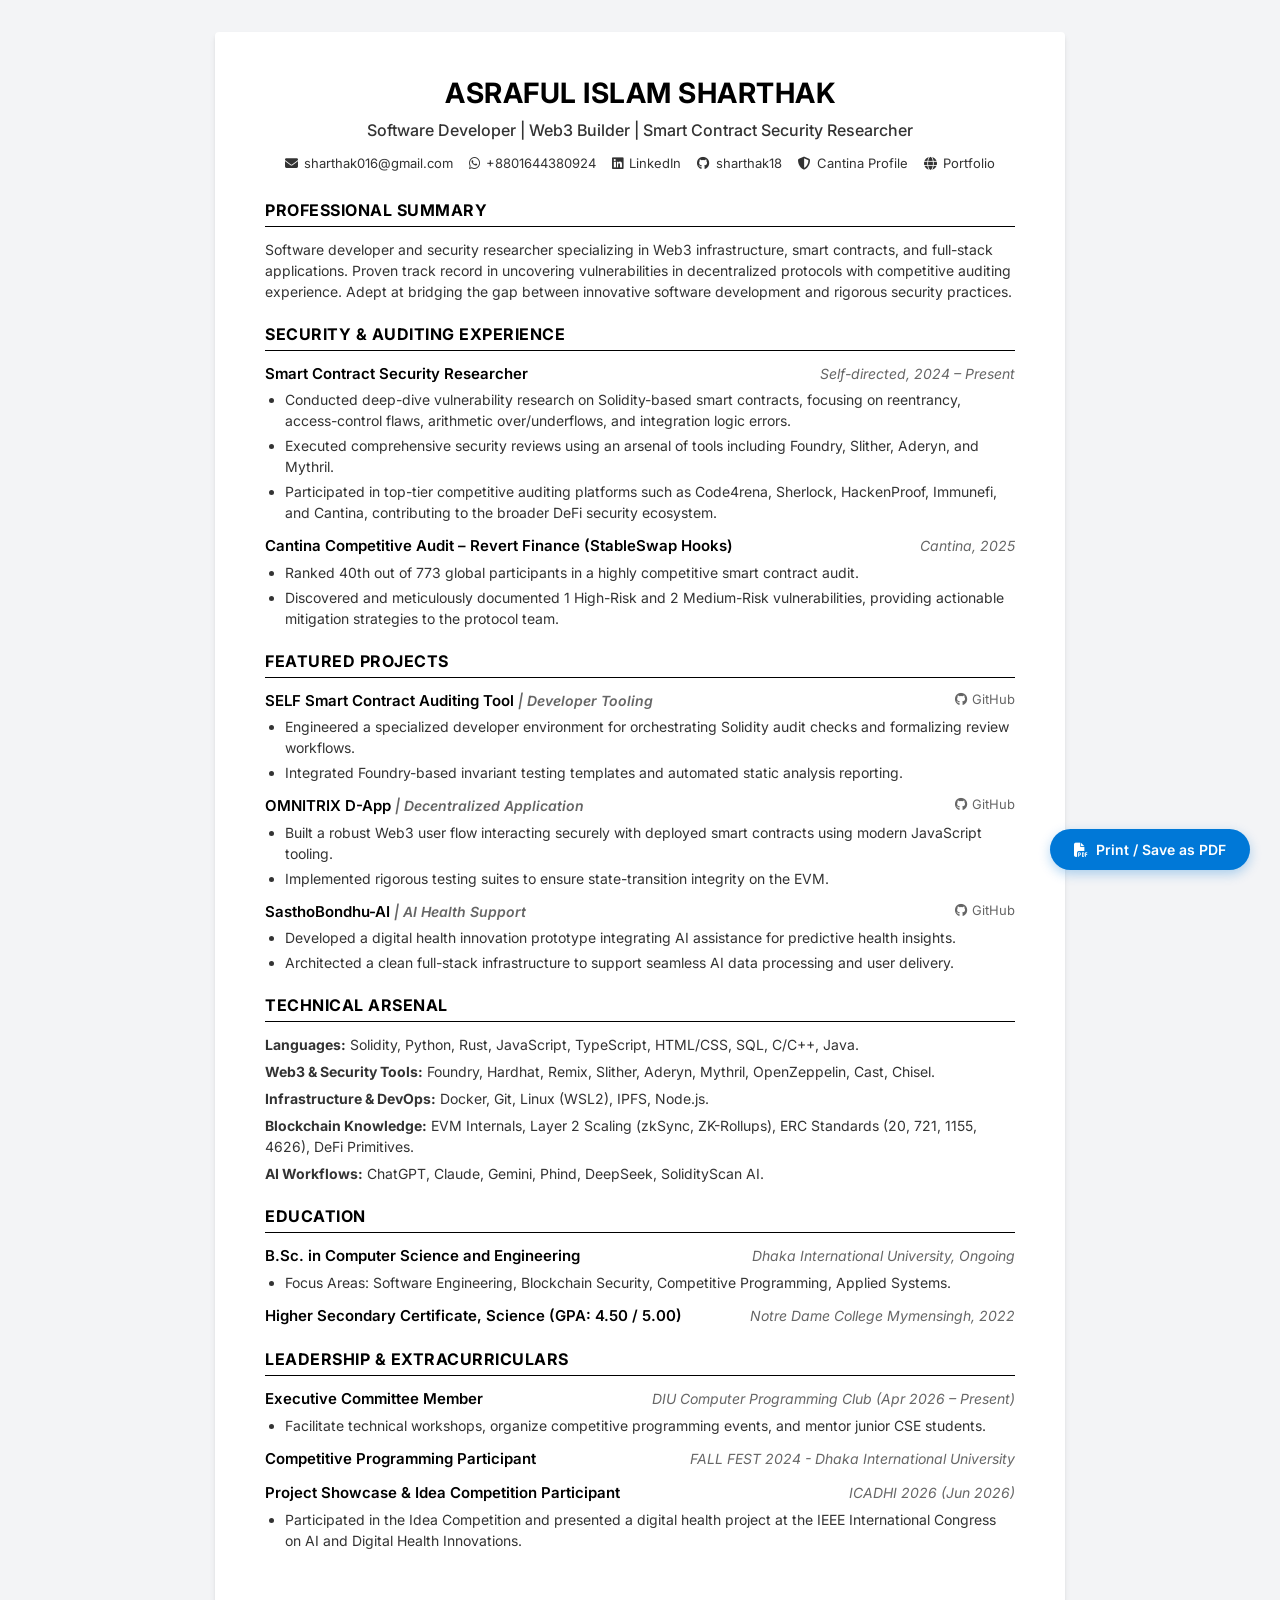
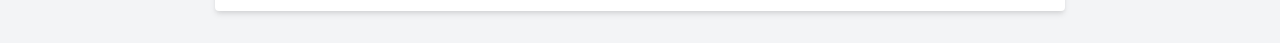
==== resume.html @ 79299699 "Add files via upload" ====
<!DOCTYPE html>
<html lang="en">
<head>
    <meta charset="UTF-8">
    <meta name="viewport" content="width=device-width, initial-scale=1.0">
    <title>Asraful Islam Sharthak - Resume</title>
    <link rel="preconnect" href="https://fonts.googleapis.com">
    <link rel="preconnect" href="https://fonts.gstatic.com" crossorigin>
    <link href="https://fonts.googleapis.com/css2?family=Inter:wght@400;500;600;700&display=swap" rel="stylesheet">
    <link rel="stylesheet" href="https://cdnjs.cloudflare.com/ajax/libs/font-awesome/6.4.0/css/all.min.css">
    <style>
        :root {
            --primary: #000000;
            --text-main: #333333;
            --text-muted: #666666;
            --accent: #0078D7;
            --bg: #ffffff;
        }

        * {
            box-sizing: border-box;
            margin: 0;
            padding: 0;
        }

        body {
            font-family: 'Inter', sans-serif;
            line-height: 1.5;
            color: var(--text-main);
            background-color: #f3f4f6;
            padding: 2rem;
            font-size: 14px;
        }

        .resume-container {
            max-width: 850px;
            margin: 0 auto;
            background: var(--bg);
            padding: 40px 50px;
            box-shadow: 0 4px 6px -1px rgba(0, 0, 0, 0.1), 0 2px 4px -1px rgba(0, 0, 0, 0.06);
            border-radius: 4px;
        }

        .header {
            text-align: center;
            margin-bottom: 24px;
        }

        .header h1 {
            font-size: 28px;
            font-weight: 700;
            color: var(--primary);
            margin-bottom: 4px;
            text-transform: uppercase;
            letter-spacing: 0.5px;
        }

        .header h2 {
            font-size: 16px;
            font-weight: 500;
            color: var(--text-main);
            margin-bottom: 12px;
        }

        .contact-info {
            display: flex;
            justify-content: center;
            flex-wrap: wrap;
            gap: 12px 16px;
            font-size: 13px;
        }

        .contact-info a {
            color: var(--text-main);
            text-decoration: none;
            display: flex;
            align-items: center;
            gap: 6px;
        }

        .contact-info a:hover {
            color: var(--accent);
            text-decoration: underline;
        }

        .section {
            margin-bottom: 20px;
        }

        .section-title {
            font-size: 16px;
            font-weight: 700;
            color: var(--primary);
            text-transform: uppercase;
            border-bottom: 1px solid var(--primary);
            padding-bottom: 4px;
            margin-bottom: 12px;
            letter-spacing: 0.5px;
        }

        .item {
            margin-bottom: 12px;
        }

        .item-header {
            display: flex;
            justify-content: space-between;
            align-items: flex-start;
            margin-bottom: 4px;
        }

        .item-title {
            font-weight: 600;
            color: var(--primary);
            font-size: 15px;
        }

        .item-subtitle {
            font-style: italic;
            color: var(--text-muted);
            font-size: 14px;
        }

        .item-link {
            font-size: 13px;
            color: var(--text-muted);
            text-decoration: none;
        }
        
        .item-link:hover {
            color: var(--accent);
            text-decoration: underline;
        }

        ul {
            list-style-type: disc;
            padding-left: 20px;
            color: var(--text-main);
        }

        li {
            margin-bottom: 4px;
        }

        p {
            margin-bottom: 8px;
        }

        .skills-list {
            list-style: none;
            padding-left: 0;
        }

        .skills-list li {
            margin-bottom: 6px;
        }

        .print-btn {
            position: fixed;
            bottom: 30px;
            right: 30px;
            background: var(--accent);
            color: white;
            border: none;
            padding: 12px 24px;
            border-radius: 50px;
            font-family: inherit;
            font-weight: 600;
            font-size: 14px;
            cursor: pointer;
            box-shadow: 0 4px 12px rgba(0, 120, 215, 0.3);
            display: flex;
            align-items: center;
            gap: 8px;
            transition: all 0.2s ease;
            z-index: 100;
        }

        .print-btn:hover {
            transform: translateY(-2px);
            box-shadow: 0 6px 16px rgba(0, 120, 215, 0.4);
        }

        @media print {
            body {
                background: white;
                padding: 0;
            }
            .resume-container {
                box-shadow: none;
                padding: 0;
                max-width: 100%;
            }
            .print-btn {
                display: none;
            }
            a {
                text-decoration: none !important;
                color: var(--text-main) !important;
            }
        }
    </style>
</head>
<body>
    <button class="print-btn" onclick="window.print()"><i class="fas fa-file-pdf"></i> Print / Save as PDF</button>

    <div class="resume-container">
        <header class="header">
            <h1>Asraful Islam Sharthak</h1>
            <h2>Software Developer | Web3 Builder | Smart Contract Security Researcher</h2>
            <div class="contact-info">
                <a href="mailto:sharthak016@gmail.com"><i class="fas fa-envelope"></i> sharthak016@gmail.com</a>
                <a href="https://wa.me/8801644380924"><i class="fab fa-whatsapp"></i> +8801644380924</a>
                <a href="https://www.linkedin.com/in/asraful-islam-sharthak-09a121227/"><i class="fab fa-linkedin"></i> LinkedIn</a>
                <a href="https://github.com/sharthak18"><i class="fab fa-github"></i> sharthak18</a>
                <a href="https://cantina.xyz/u/sharthak18"><i class="fas fa-shield-alt"></i> Cantina Profile</a>
                <a href="https://sharthak18.github.io"><i class="fas fa-globe"></i> Portfolio</a>
            </div>
        </header>

        <section class="section">
            <h3 class="section-title">Professional Summary</h3>
            <p>Software developer and security researcher specializing in Web3 infrastructure, smart contracts, and full-stack applications. Proven track record in uncovering vulnerabilities in decentralized protocols with competitive auditing experience. Adept at bridging the gap between innovative software development and rigorous security practices.</p>
        </section>

        <section class="section">
            <h3 class="section-title">Security & Auditing Experience</h3>
            <div class="item">
                <div class="item-header">
                    <span class="item-title">Smart Contract Security Researcher</span>
                    <span class="item-subtitle">Self-directed, 2024 – Present</span>
                </div>
                <ul>
                    <li>Conducted deep-dive vulnerability research on Solidity-based smart contracts, focusing on reentrancy, access-control flaws, arithmetic over/underflows, and integration logic errors.</li>
                    <li>Executed comprehensive security reviews using an arsenal of tools including Foundry, Slither, Aderyn, and Mythril.</li>
                    <li>Participated in top-tier competitive auditing platforms such as Code4rena, Sherlock, HackenProof, Immunefi, and Cantina, contributing to the broader DeFi security ecosystem.</li>
                </ul>
            </div>

            <div class="item">
                <div class="item-header">
                    <span class="item-title">Cantina Competitive Audit – Revert Finance (StableSwap Hooks)</span>
                    <span class="item-subtitle">Cantina, 2025</span>
                </div>
                <ul>
                    <li>Ranked 40th out of 773 global participants in a highly competitive smart contract audit.</li>
                    <li>Discovered and meticulously documented 1 High-Risk and 2 Medium-Risk vulnerabilities, providing actionable mitigation strategies to the protocol team.</li>
                </ul>
            </div>
        </section>

        <section class="section">
            <h3 class="section-title">Featured Projects</h3>
            <div class="item">
                <div class="item-header">
                    <span class="item-title">SELF Smart Contract Auditing Tool <span class="item-subtitle">| Developer Tooling</span></span>
                    <a href="https://github.com/sharthak18/SELF-Smart-Contract-Auditing-Tool" class="item-link"><i class="fab fa-github"></i> GitHub</a>
                </div>
                <ul>
                    <li>Engineered a specialized developer environment for orchestrating Solidity audit checks and formalizing review workflows.</li>
                    <li>Integrated Foundry-based invariant testing templates and automated static analysis reporting.</li>
                </ul>
            </div>

            <div class="item">
                <div class="item-header">
                    <span class="item-title">OMNITRIX D-App <span class="item-subtitle">| Decentralized Application</span></span>
                    <a href="https://github.com/sharthak18/OMNITRIX_D-APP" class="item-link"><i class="fab fa-github"></i> GitHub</a>
                </div>
                <ul>
                    <li>Built a robust Web3 user flow interacting securely with deployed smart contracts using modern JavaScript tooling.</li>
                    <li>Implemented rigorous testing suites to ensure state-transition integrity on the EVM.</li>
                </ul>
            </div>

            <div class="item">
                <div class="item-header">
                    <span class="item-title">SasthoBondhu-AI <span class="item-subtitle">| AI Health Support</span></span>
                    <a href="https://github.com/sharthak18/SasthoBondhu-AI" class="item-link"><i class="fab fa-github"></i> GitHub</a>
                </div>
                <ul>
                    <li>Developed a digital health innovation prototype integrating AI assistance for predictive health insights.</li>
                    <li>Architected a clean full-stack infrastructure to support seamless AI data processing and user delivery.</li>
                </ul>
            </div>
        </section>

        <section class="section">
            <h3 class="section-title">Technical Arsenal</h3>
            <ul class="skills-list">
                <li><strong>Languages:</strong> Solidity, Python, Rust, JavaScript, TypeScript, HTML/CSS, SQL, C/C++, Java.</li>
                <li><strong>Web3 & Security Tools:</strong> Foundry, Hardhat, Remix, Slither, Aderyn, Mythril, OpenZeppelin, Cast, Chisel.</li>
                <li><strong>Infrastructure & DevOps:</strong> Docker, Git, Linux (WSL2), IPFS, Node.js.</li>
                <li><strong>Blockchain Knowledge:</strong> EVM Internals, Layer 2 Scaling (zkSync, ZK-Rollups), ERC Standards (20, 721, 1155, 4626), DeFi Primitives.</li>
                <li><strong>AI Workflows:</strong> ChatGPT, Claude, Gemini, Phind, DeepSeek, SolidityScan AI.</li>
            </ul>
        </section>

        <section class="section">
            <h3 class="section-title">Education</h3>
            <div class="item">
                <div class="item-header">
                    <span class="item-title">B.Sc. in Computer Science and Engineering</span>
                    <span class="item-subtitle">Dhaka International University, Ongoing</span>
                </div>
                <ul>
                    <li>Focus Areas: Software Engineering, Blockchain Security, Competitive Programming, Applied Systems.</li>
                </ul>
            </div>
            <div class="item">
                <div class="item-header">
                    <span class="item-title">Higher Secondary Certificate, Science (GPA: 4.50 / 5.00)</span>
                    <span class="item-subtitle">Notre Dame College Mymensingh, 2022</span>
                </div>
            </div>
        </section>

        <section class="section">
            <h3 class="section-title">Leadership & Extracurriculars</h3>
            <div class="item">
                <div class="item-header">
                    <span class="item-title">Executive Committee Member</span>
                    <span class="item-subtitle">DIU Computer Programming Club (Apr 2026 – Present)</span>
                </div>
                <ul>
                    <li>Facilitate technical workshops, organize competitive programming events, and mentor junior CSE students.</li>
                </ul>
            </div>
            <div class="item">
                <div class="item-header">
                    <span class="item-title">Competitive Programming Participant</span>
                    <span class="item-subtitle">FALL FEST 2024 - Dhaka International University</span>
                </div>
            </div>
            <div class="item">
                <div class="item-header">
                    <span class="item-title">Project Showcase & Idea Competition Participant</span>
                    <span class="item-subtitle">ICADHI 2026 (Jun 2026)</span>
                </div>
                <ul>
                    <li>Participated in the Idea Competition and presented a digital health project at the IEEE International Congress on AI and Digital Health Innovations.</li>
                </ul>
            </div>
        </section>
    </div>
</body>
</html>
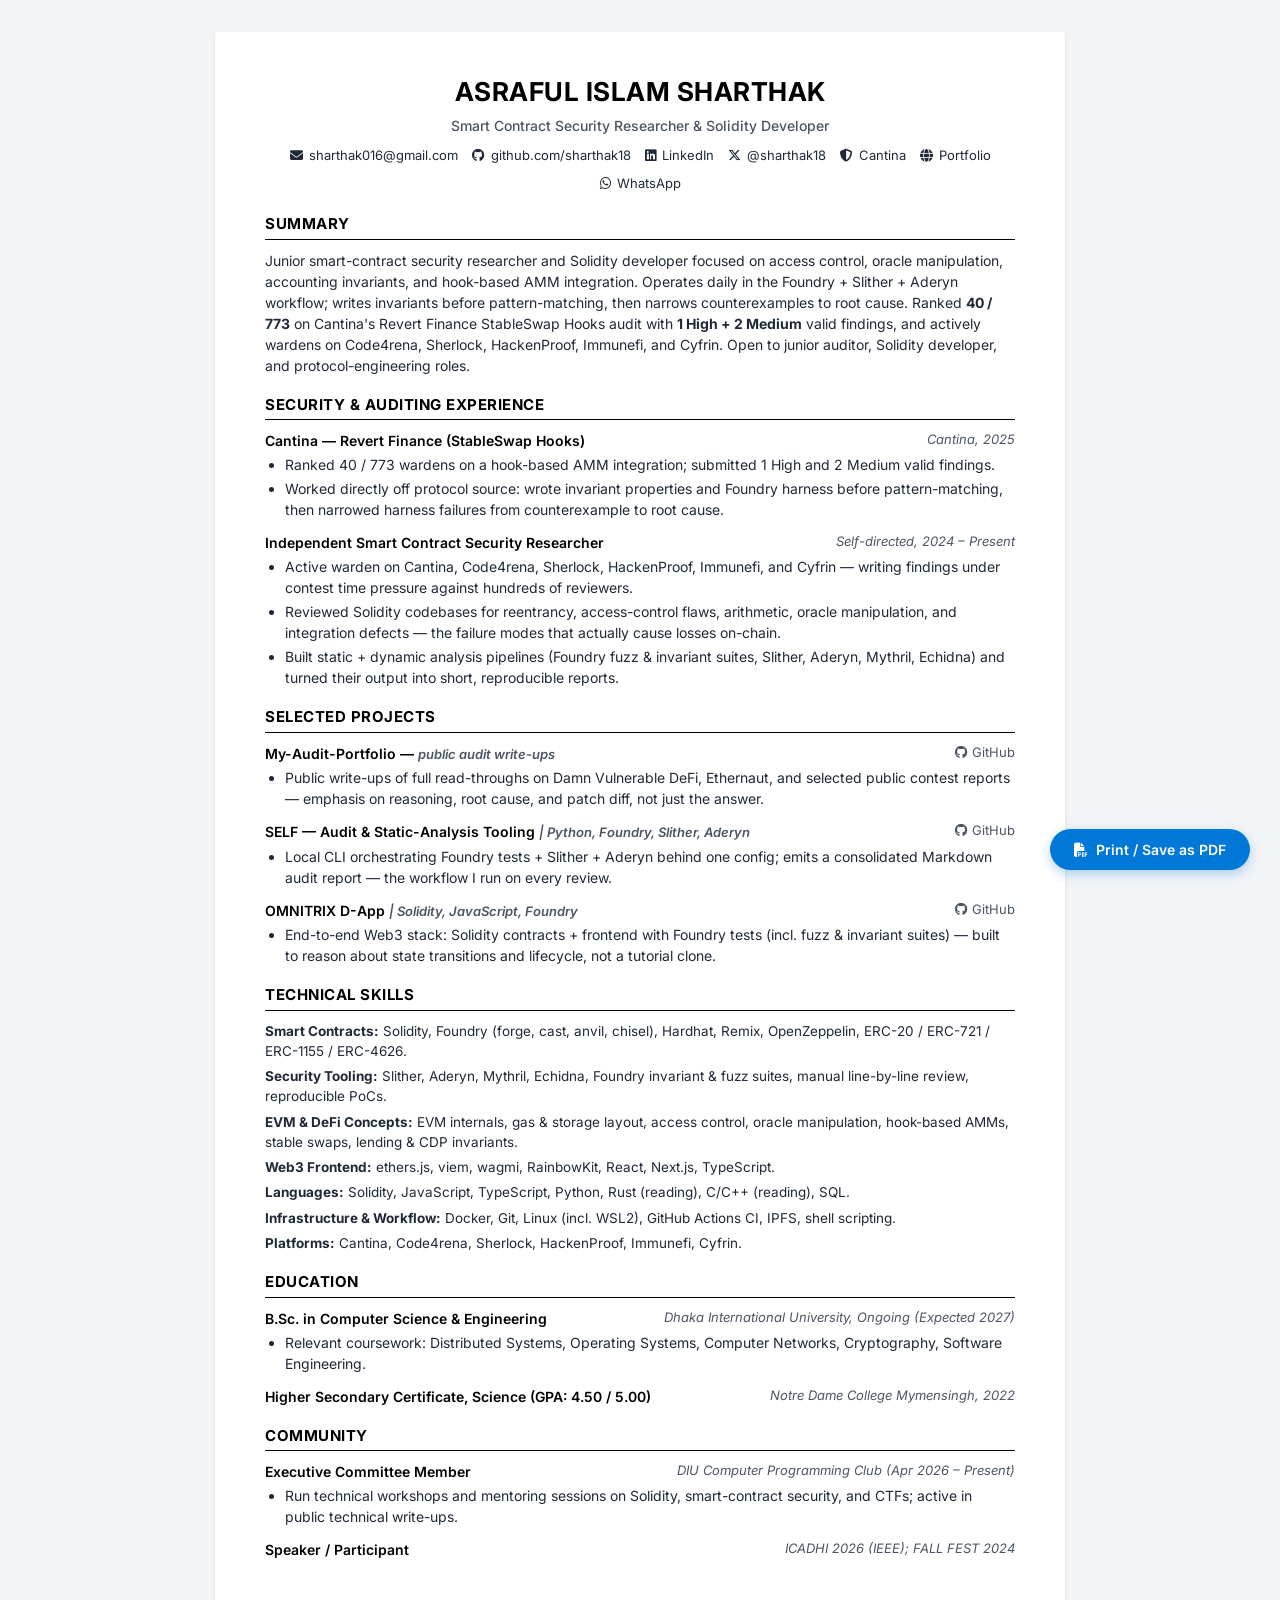
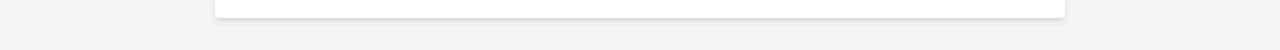
==== commit 79ae78ff: "Update resume.html" ====
--- a/resume.html
+++ b/resume.html
@@ -3,7 +3,7 @@
 <head>
     <meta charset="UTF-8">
     <meta name="viewport" content="width=device-width, initial-scale=1.0">
-    <title>Asraful Islam Sharthak - Resume</title>
+    <title>Asraful Islam Sharthak — Resume | Smart Contract Security & Solidity</title>
     <link rel="preconnect" href="https://fonts.googleapis.com">
     <link rel="preconnect" href="https://fonts.gstatic.com" crossorigin>
     <link href="https://fonts.googleapis.com/css2?family=Inter:wght@400;500;600;700&display=swap" rel="stylesheet">
@@ -11,17 +11,13 @@
     <style>
         :root {
             --primary: #000000;
-            --text-main: #333333;
-            --text-muted: #666666;
+            --text-main: #1f2937;
+            --text-muted: #4b5563;
             --accent: #0078D7;
             --bg: #ffffff;
         }
 
-        * {
-            box-sizing: border-box;
-            margin: 0;
-            padding: 0;
-        }
+        * { box-sizing: border-box; margin: 0; padding: 0; }
 
         body {
             font-family: 'Inter', sans-serif;
@@ -41,13 +37,10 @@
             border-radius: 4px;
         }
 
-        .header {
-            text-align: center;
-            margin-bottom: 24px;
-        }
+        .header { text-align: center; margin-bottom: 20px; }
 
         .header h1 {
-            font-size: 28px;
+            font-size: 26px;
             font-weight: 700;
             color: var(--primary);
             margin-bottom: 4px;
@@ -56,17 +49,17 @@
         }
 
         .header h2 {
-            font-size: 16px;
+            font-size: 14px;
             font-weight: 500;
-            color: var(--text-main);
-            margin-bottom: 12px;
+            color: var(--text-muted);
+            margin-bottom: 10px;
         }
 
         .contact-info {
             display: flex;
             justify-content: center;
             flex-wrap: wrap;
-            gap: 12px 16px;
+            gap: 8px 14px;
             font-size: 13px;
         }
 
@@ -78,82 +71,41 @@
             gap: 6px;
         }
 
-        .contact-info a:hover {
-            color: var(--accent);
-            text-decoration: underline;
-        }
-
-        .section {
-            margin-bottom: 20px;
-        }
+        .contact-info a:hover { color: var(--accent); text-decoration: underline; }
+
+        .section { margin-bottom: 18px; }
 
         .section-title {
-            font-size: 16px;
+            font-size: 15px;
             font-weight: 700;
             color: var(--primary);
             text-transform: uppercase;
             border-bottom: 1px solid var(--primary);
-            padding-bottom: 4px;
-            margin-bottom: 12px;
+            padding-bottom: 3px;
+            margin-bottom: 10px;
             letter-spacing: 0.5px;
         }
 
-        .item {
-            margin-bottom: 12px;
-        }
+        .item { margin-bottom: 12px; }
 
         .item-header {
             display: flex;
             justify-content: space-between;
             align-items: flex-start;
-            margin-bottom: 4px;
-        }
-
-        .item-title {
-            font-weight: 600;
-            color: var(--primary);
-            font-size: 15px;
-        }
-
-        .item-subtitle {
-            font-style: italic;
-            color: var(--text-muted);
-            font-size: 14px;
-        }
-
-        .item-link {
-            font-size: 13px;
-            color: var(--text-muted);
-            text-decoration: none;
-        }
-        
-        .item-link:hover {
-            color: var(--accent);
-            text-decoration: underline;
-        }
-
-        ul {
-            list-style-type: disc;
-            padding-left: 20px;
-            color: var(--text-main);
-        }
-
-        li {
-            margin-bottom: 4px;
-        }
-
-        p {
-            margin-bottom: 8px;
-        }
-
-        .skills-list {
-            list-style: none;
-            padding-left: 0;
-        }
-
-        .skills-list li {
-            margin-bottom: 6px;
-        }
+            margin-bottom: 3px;
+        }
+
+        .item-title { font-weight: 600; color: var(--primary); font-size: 14px; }
+        .item-subtitle { font-style: italic; color: var(--text-muted); font-size: 13px; }
+        .item-link { font-size: 13px; color: var(--text-muted); text-decoration: none; }
+        .item-link:hover { color: var(--accent); text-decoration: underline; }
+
+        ul { list-style-type: disc; padding-left: 20px; color: var(--text-main); }
+        li { margin-bottom: 3px; }
+        p { margin-bottom: 8px; }
+
+        .skills-list { list-style: none; padding-left: 0; }
+        .skills-list li { margin-bottom: 5px; font-size: 13.5px; }
 
         .print-btn {
             position: fixed;
@@ -175,29 +127,13 @@
             transition: all 0.2s ease;
             z-index: 100;
         }
-
-        .print-btn:hover {
-            transform: translateY(-2px);
-            box-shadow: 0 6px 16px rgba(0, 120, 215, 0.4);
-        }
+        .print-btn:hover { transform: translateY(-2px); box-shadow: 0 6px 16px rgba(0, 120, 215, 0.4); }
 
         @media print {
-            body {
-                background: white;
-                padding: 0;
-            }
-            .resume-container {
-                box-shadow: none;
-                padding: 0;
-                max-width: 100%;
-            }
-            .print-btn {
-                display: none;
-            }
-            a {
-                text-decoration: none !important;
-                color: var(--text-main) !important;
-            }
+            body { background: white; padding: 0; }
+            .resume-container { box-shadow: none; padding: 0; max-width: 100%; }
+            .print-btn { display: none; }
+            a { text-decoration: none !important; color: var(--text-main) !important; }
         }
     </style>
 </head>
@@ -207,92 +143,94 @@
     <div class="resume-container">
         <header class="header">
             <h1>Asraful Islam Sharthak</h1>
-            <h2>Software Developer | Web3 Builder | Smart Contract Security Researcher</h2>
+            <h2>Smart Contract Security Researcher &amp; Solidity Developer</h2>
             <div class="contact-info">
                 <a href="mailto:sharthak016@gmail.com"><i class="fas fa-envelope"></i> sharthak016@gmail.com</a>
-                <a href="https://wa.me/8801644380924"><i class="fab fa-whatsapp"></i> +8801644380924</a>
-                <a href="https://www.linkedin.com/in/asraful-islam-sharthak-09a121227/"><i class="fab fa-linkedin"></i> LinkedIn</a>
-                <a href="https://github.com/sharthak18"><i class="fab fa-github"></i> sharthak18</a>
-                <a href="https://cantina.xyz/u/sharthak18"><i class="fas fa-shield-alt"></i> Cantina Profile</a>
+                <a href="https://github.com/sharthak18"><i class="fab fa-github"></i> github.com/sharthak18</a>
+                <a href="https://www.linkedin.com/in/sharthak18/"><i class="fab fa-linkedin"></i> LinkedIn</a>
+                <a href="https://x.com/sharthak18"><i class="fab fa-x-twitter"></i> @sharthak18</a>
+                <a href="https://cantina.xyz/u/sharthak18"><i class="fas fa-shield-alt"></i> Cantina</a>
                 <a href="https://sharthak18.github.io"><i class="fas fa-globe"></i> Portfolio</a>
+                <a href="https://wa.me/8801644380924"><i class="fab fa-whatsapp"></i> WhatsApp</a>
             </div>
         </header>
 
         <section class="section">
-            <h3 class="section-title">Professional Summary</h3>
-            <p>Software developer and security researcher specializing in Web3 infrastructure, smart contracts, and full-stack applications. Proven track record in uncovering vulnerabilities in decentralized protocols with competitive auditing experience. Adept at bridging the gap between innovative software development and rigorous security practices.</p>
-        </section>
-
-        <section class="section">
-            <h3 class="section-title">Security & Auditing Experience</h3>
-            <div class="item">
-                <div class="item-header">
-                    <span class="item-title">Smart Contract Security Researcher</span>
+            <h3 class="section-title">Summary</h3>
+            <p>Junior smart-contract security researcher and Solidity developer focused on access control, oracle manipulation, accounting invariants, and hook-based AMM integration. Operates daily in the Foundry + Slither + Aderyn workflow; writes invariants before pattern-matching, then narrows counterexamples to root cause. Ranked <strong>40 / 773</strong> on Cantina's Revert Finance StableSwap Hooks audit with <strong>1 High + 2 Medium</strong> valid findings, and actively wardens on Code4rena, Sherlock, HackenProof, Immunefi, and Cyfrin. Open to junior auditor, Solidity developer, and protocol-engineering roles.</p>
+        </section>
+
+        <section class="section">
+            <h3 class="section-title">Security &amp; Auditing Experience</h3>
+
+            <div class="item">
+                <div class="item-header">
+                    <span class="item-title">Cantina — Revert Finance (StableSwap Hooks)</span>
+                    <span class="item-subtitle">Cantina, 2025</span>
+                </div>
+                <ul>
+                    <li>Ranked 40 / 773 wardens on a hook-based AMM integration; submitted 1 High and 2 Medium valid findings.</li>
+                    <li>Worked directly off protocol source: wrote invariant properties and Foundry harness before pattern-matching, then narrowed harness failures from counterexample to root cause.</li>
+                </ul>
+            </div>
+
+            <div class="item">
+                <div class="item-header">
+                    <span class="item-title">Independent Smart Contract Security Researcher</span>
                     <span class="item-subtitle">Self-directed, 2024 – Present</span>
                 </div>
                 <ul>
-                    <li>Conducted deep-dive vulnerability research on Solidity-based smart contracts, focusing on reentrancy, access-control flaws, arithmetic over/underflows, and integration logic errors.</li>
-                    <li>Executed comprehensive security reviews using an arsenal of tools including Foundry, Slither, Aderyn, and Mythril.</li>
-                    <li>Participated in top-tier competitive auditing platforms such as Code4rena, Sherlock, HackenProof, Immunefi, and Cantina, contributing to the broader DeFi security ecosystem.</li>
-                </ul>
-            </div>
-
-            <div class="item">
-                <div class="item-header">
-                    <span class="item-title">Cantina Competitive Audit – Revert Finance (StableSwap Hooks)</span>
-                    <span class="item-subtitle">Cantina, 2025</span>
-                </div>
-                <ul>
-                    <li>Ranked 40th out of 773 global participants in a highly competitive smart contract audit.</li>
-                    <li>Discovered and meticulously documented 1 High-Risk and 2 Medium-Risk vulnerabilities, providing actionable mitigation strategies to the protocol team.</li>
-                </ul>
-            </div>
-        </section>
-
-        <section class="section">
-            <h3 class="section-title">Featured Projects</h3>
-            <div class="item">
-                <div class="item-header">
-                    <span class="item-title">SELF Smart Contract Auditing Tool <span class="item-subtitle">| Developer Tooling</span></span>
+                    <li>Active warden on Cantina, Code4rena, Sherlock, HackenProof, Immunefi, and Cyfrin — writing findings under contest time pressure against hundreds of reviewers.</li>
+                    <li>Reviewed Solidity codebases for reentrancy, access-control flaws, arithmetic, oracle manipulation, and integration defects — the failure modes that actually cause losses on-chain.</li>
+                    <li>Built static + dynamic analysis pipelines (Foundry fuzz &amp; invariant suites, Slither, Aderyn, Mythril, Echidna) and turned their output into short, reproducible reports.</li>
+                </ul>
+            </div>
+        </section>
+
+        <section class="section">
+            <h3 class="section-title">Selected Projects</h3>
+
+            <div class="item">
+                <div class="item-header">
+                    <span class="item-title">My-Audit-Portfolio — <span class="item-subtitle">public audit write-ups</span></span>
+                    <a href="https://github.com/sharthak18/My-Audit-Portfolio-" class="item-link"><i class="fab fa-github"></i> GitHub</a>
+                </div>
+                <ul>
+                    <li>Public write-ups of full read-throughs on Damn Vulnerable DeFi, Ethernaut, and selected public contest reports — emphasis on reasoning, root cause, and patch diff, not just the answer.</li>
+                </ul>
+            </div>
+
+            <div class="item">
+                <div class="item-header">
+                    <span class="item-title">SELF — Audit &amp; Static-Analysis Tooling <span class="item-subtitle">| Python, Foundry, Slither, Aderyn</span></span>
                     <a href="https://github.com/sharthak18/SELF-Smart-Contract-Auditing-Tool" class="item-link"><i class="fab fa-github"></i> GitHub</a>
                 </div>
                 <ul>
-                    <li>Engineered a specialized developer environment for orchestrating Solidity audit checks and formalizing review workflows.</li>
-                    <li>Integrated Foundry-based invariant testing templates and automated static analysis reporting.</li>
-                </ul>
-            </div>
-
-            <div class="item">
-                <div class="item-header">
-                    <span class="item-title">OMNITRIX D-App <span class="item-subtitle">| Decentralized Application</span></span>
+                    <li>Local CLI orchestrating Foundry tests + Slither + Aderyn behind one config; emits a consolidated Markdown audit report — the workflow I run on every review.</li>
+                </ul>
+            </div>
+
+            <div class="item">
+                <div class="item-header">
+                    <span class="item-title">OMNITRIX D-App <span class="item-subtitle">| Solidity, JavaScript, Foundry</span></span>
                     <a href="https://github.com/sharthak18/OMNITRIX_D-APP" class="item-link"><i class="fab fa-github"></i> GitHub</a>
                 </div>
                 <ul>
-                    <li>Built a robust Web3 user flow interacting securely with deployed smart contracts using modern JavaScript tooling.</li>
-                    <li>Implemented rigorous testing suites to ensure state-transition integrity on the EVM.</li>
-                </ul>
-            </div>
-
-            <div class="item">
-                <div class="item-header">
-                    <span class="item-title">SasthoBondhu-AI <span class="item-subtitle">| AI Health Support</span></span>
-                    <a href="https://github.com/sharthak18/SasthoBondhu-AI" class="item-link"><i class="fab fa-github"></i> GitHub</a>
-                </div>
-                <ul>
-                    <li>Developed a digital health innovation prototype integrating AI assistance for predictive health insights.</li>
-                    <li>Architected a clean full-stack infrastructure to support seamless AI data processing and user delivery.</li>
-                </ul>
-            </div>
-        </section>
-
-        <section class="section">
-            <h3 class="section-title">Technical Arsenal</h3>
+                    <li>End-to-end Web3 stack: Solidity contracts + frontend with Foundry tests (incl. fuzz &amp; invariant suites) — built to reason about state transitions and lifecycle, not a tutorial clone.</li>
+                </ul>
+            </div>
+        </section>
+
+        <section class="section">
+            <h3 class="section-title">Technical Skills</h3>
             <ul class="skills-list">
-                <li><strong>Languages:</strong> Solidity, Python, Rust, JavaScript, TypeScript, HTML/CSS, SQL, C/C++, Java.</li>
-                <li><strong>Web3 & Security Tools:</strong> Foundry, Hardhat, Remix, Slither, Aderyn, Mythril, OpenZeppelin, Cast, Chisel.</li>
-                <li><strong>Infrastructure & DevOps:</strong> Docker, Git, Linux (WSL2), IPFS, Node.js.</li>
-                <li><strong>Blockchain Knowledge:</strong> EVM Internals, Layer 2 Scaling (zkSync, ZK-Rollups), ERC Standards (20, 721, 1155, 4626), DeFi Primitives.</li>
-                <li><strong>AI Workflows:</strong> ChatGPT, Claude, Gemini, Phind, DeepSeek, SolidityScan AI.</li>
+                <li><strong>Smart Contracts:</strong> Solidity, Foundry (forge, cast, anvil, chisel), Hardhat, Remix, OpenZeppelin, ERC-20 / ERC-721 / ERC-1155 / ERC-4626.</li>
+                <li><strong>Security Tooling:</strong> Slither, Aderyn, Mythril, Echidna, Foundry invariant &amp; fuzz suites, manual line-by-line review, reproducible PoCs.</li>
+                <li><strong>EVM &amp; DeFi Concepts:</strong> EVM internals, gas &amp; storage layout, access control, oracle manipulation, hook-based AMMs, stable swaps, lending &amp; CDP invariants.</li>
+                <li><strong>Web3 Frontend:</strong> ethers.js, viem, wagmi, RainbowKit, React, Next.js, TypeScript.</li>
+                <li><strong>Languages:</strong> Solidity, JavaScript, TypeScript, Python, Rust (reading), C/C++ (reading), SQL.</li>
+                <li><strong>Infrastructure &amp; Workflow:</strong> Docker, Git, Linux (incl. WSL2), GitHub Actions CI, IPFS, shell scripting.</li>
+                <li><strong>Platforms:</strong> Cantina, Code4rena, Sherlock, HackenProof, Immunefi, Cyfrin.</li>
             </ul>
         </section>
 
@@ -300,11 +238,11 @@
             <h3 class="section-title">Education</h3>
             <div class="item">
                 <div class="item-header">
-                    <span class="item-title">B.Sc. in Computer Science and Engineering</span>
-                    <span class="item-subtitle">Dhaka International University, Ongoing</span>
-                </div>
-                <ul>
-                    <li>Focus Areas: Software Engineering, Blockchain Security, Competitive Programming, Applied Systems.</li>
+                    <span class="item-title">B.Sc. in Computer Science &amp; Engineering</span>
+                    <span class="item-subtitle">Dhaka International University, Ongoing (Expected 2027)</span>
+                </div>
+                <ul>
+                    <li>Relevant coursework: Distributed Systems, Operating Systems, Computer Networks, Cryptography, Software Engineering.</li>
                 </ul>
             </div>
             <div class="item">
@@ -316,30 +254,21 @@
         </section>
 
         <section class="section">
-            <h3 class="section-title">Leadership & Extracurriculars</h3>
+            <h3 class="section-title">Community</h3>
             <div class="item">
                 <div class="item-header">
                     <span class="item-title">Executive Committee Member</span>
                     <span class="item-subtitle">DIU Computer Programming Club (Apr 2026 – Present)</span>
                 </div>
                 <ul>
-                    <li>Facilitate technical workshops, organize competitive programming events, and mentor junior CSE students.</li>
-                </ul>
-            </div>
-            <div class="item">
-                <div class="item-header">
-                    <span class="item-title">Competitive Programming Participant</span>
-                    <span class="item-subtitle">FALL FEST 2024 - Dhaka International University</span>
-                </div>
-            </div>
-            <div class="item">
-                <div class="item-header">
-                    <span class="item-title">Project Showcase & Idea Competition Participant</span>
-                    <span class="item-subtitle">ICADHI 2026 (Jun 2026)</span>
-                </div>
-                <ul>
-                    <li>Participated in the Idea Competition and presented a digital health project at the IEEE International Congress on AI and Digital Health Innovations.</li>
-                </ul>
+                    <li>Run technical workshops and mentoring sessions on Solidity, smart-contract security, and CTFs; active in public technical write-ups.</li>
+                </ul>
+            </div>
+            <div class="item">
+                <div class="item-header">
+                    <span class="item-title">Speaker / Participant</span>
+                    <span class="item-subtitle">ICADHI 2026 (IEEE); FALL FEST 2024</span>
+                </div>
             </div>
         </section>
     </div>
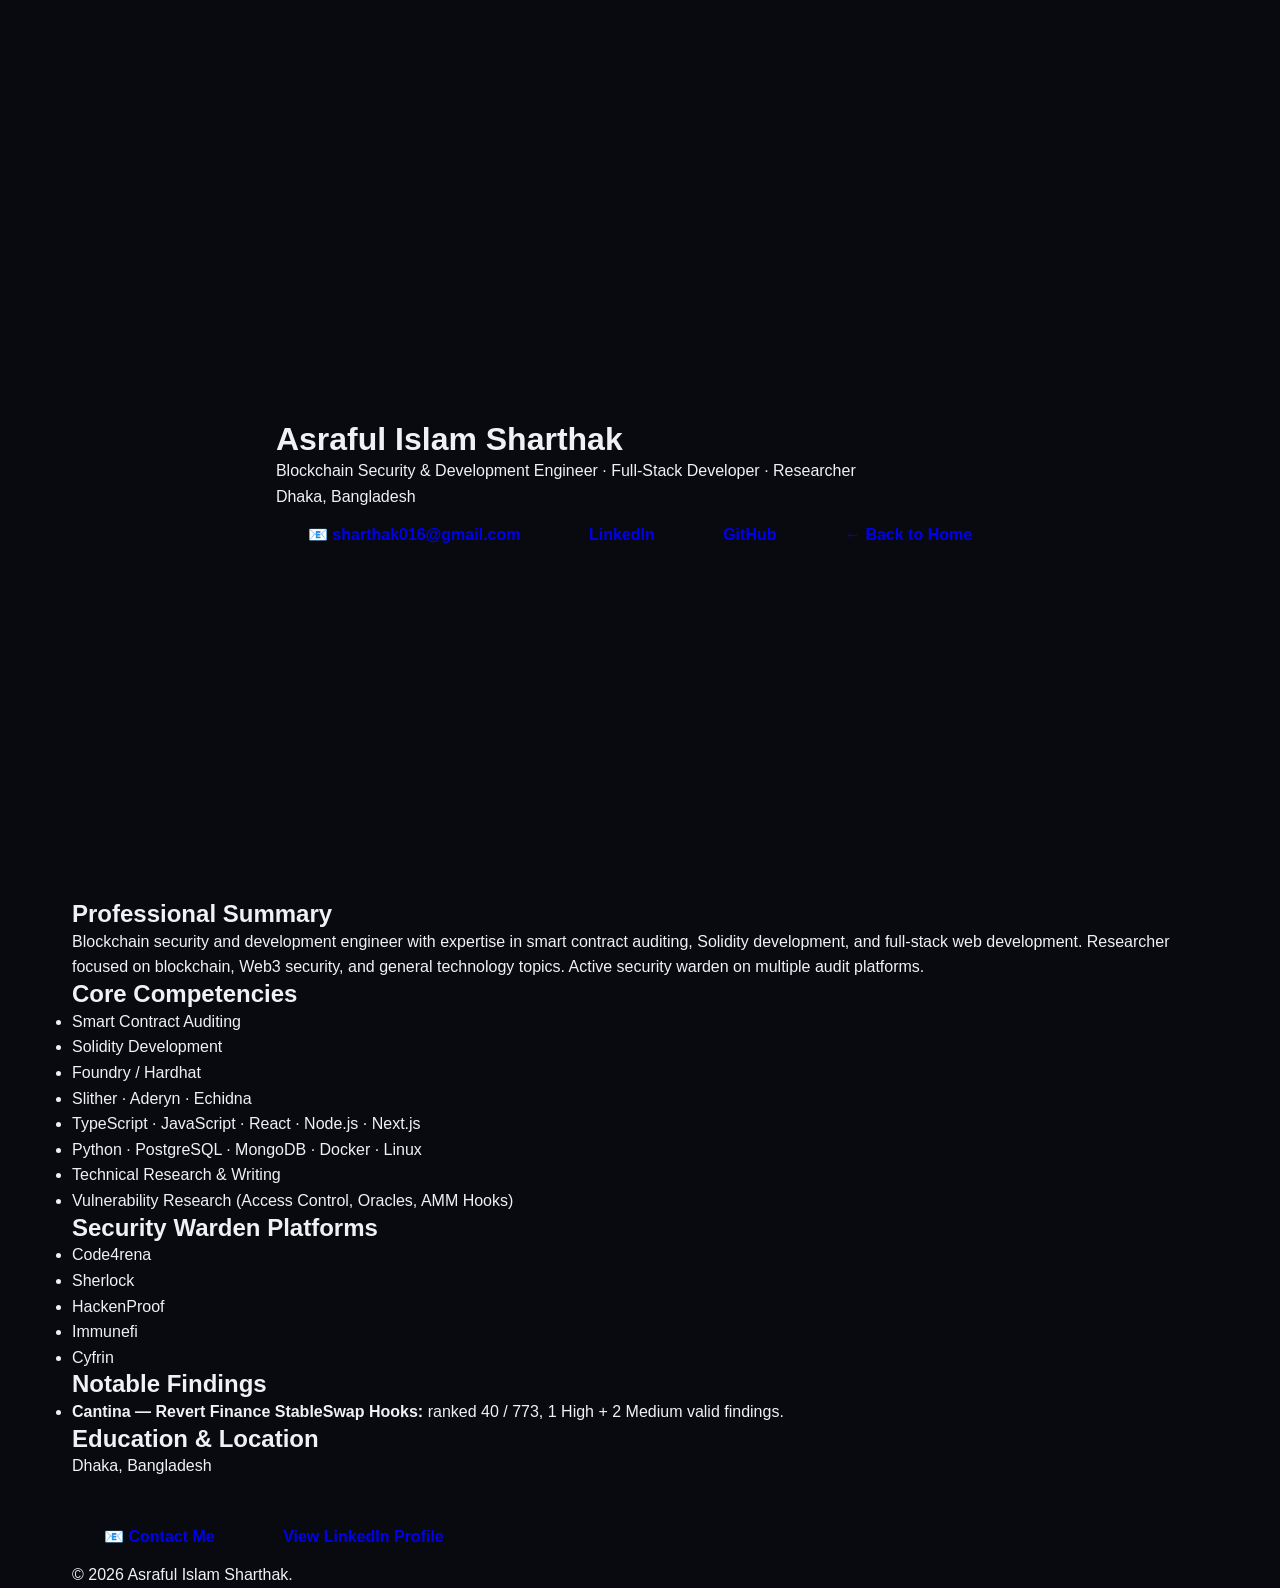
==== commit 120ae87f: "Update resume.html" ====
--- a/resume.html
+++ b/resume.html
@@ -1,276 +1,73 @@
 <!DOCTYPE html>
 <html lang="en">
 <head>
-    <meta charset="UTF-8">
-    <meta name="viewport" content="width=device-width, initial-scale=1.0">
-    <title>Asraful Islam Sharthak — Resume | Smart Contract Security & Solidity</title>
-    <link rel="preconnect" href="https://fonts.googleapis.com">
-    <link rel="preconnect" href="https://fonts.gstatic.com" crossorigin>
-    <link href="https://fonts.googleapis.com/css2?family=Inter:wght@400;500;600;700&display=swap" rel="stylesheet">
-    <link rel="stylesheet" href="https://cdnjs.cloudflare.com/ajax/libs/font-awesome/6.4.0/css/all.min.css">
-    <style>
-        :root {
-            --primary: #000000;
-            --text-main: #1f2937;
-            --text-muted: #4b5563;
-            --accent: #0078D7;
-            --bg: #ffffff;
-        }
-
-        * { box-sizing: border-box; margin: 0; padding: 0; }
-
-        body {
-            font-family: 'Inter', sans-serif;
-            line-height: 1.5;
-            color: var(--text-main);
-            background-color: #f3f4f6;
-            padding: 2rem;
-            font-size: 14px;
-        }
-
-        .resume-container {
-            max-width: 850px;
-            margin: 0 auto;
-            background: var(--bg);
-            padding: 40px 50px;
-            box-shadow: 0 4px 6px -1px rgba(0, 0, 0, 0.1), 0 2px 4px -1px rgba(0, 0, 0, 0.06);
-            border-radius: 4px;
-        }
-
-        .header { text-align: center; margin-bottom: 20px; }
-
-        .header h1 {
-            font-size: 26px;
-            font-weight: 700;
-            color: var(--primary);
-            margin-bottom: 4px;
-            text-transform: uppercase;
-            letter-spacing: 0.5px;
-        }
-
-        .header h2 {
-            font-size: 14px;
-            font-weight: 500;
-            color: var(--text-muted);
-            margin-bottom: 10px;
-        }
-
-        .contact-info {
-            display: flex;
-            justify-content: center;
-            flex-wrap: wrap;
-            gap: 8px 14px;
-            font-size: 13px;
-        }
-
-        .contact-info a {
-            color: var(--text-main);
-            text-decoration: none;
-            display: flex;
-            align-items: center;
-            gap: 6px;
-        }
-
-        .contact-info a:hover { color: var(--accent); text-decoration: underline; }
-
-        .section { margin-bottom: 18px; }
-
-        .section-title {
-            font-size: 15px;
-            font-weight: 700;
-            color: var(--primary);
-            text-transform: uppercase;
-            border-bottom: 1px solid var(--primary);
-            padding-bottom: 3px;
-            margin-bottom: 10px;
-            letter-spacing: 0.5px;
-        }
-
-        .item { margin-bottom: 12px; }
-
-        .item-header {
-            display: flex;
-            justify-content: space-between;
-            align-items: flex-start;
-            margin-bottom: 3px;
-        }
-
-        .item-title { font-weight: 600; color: var(--primary); font-size: 14px; }
-        .item-subtitle { font-style: italic; color: var(--text-muted); font-size: 13px; }
-        .item-link { font-size: 13px; color: var(--text-muted); text-decoration: none; }
-        .item-link:hover { color: var(--accent); text-decoration: underline; }
-
-        ul { list-style-type: disc; padding-left: 20px; color: var(--text-main); }
-        li { margin-bottom: 3px; }
-        p { margin-bottom: 8px; }
-
-        .skills-list { list-style: none; padding-left: 0; }
-        .skills-list li { margin-bottom: 5px; font-size: 13.5px; }
-
-        .print-btn {
-            position: fixed;
-            bottom: 30px;
-            right: 30px;
-            background: var(--accent);
-            color: white;
-            border: none;
-            padding: 12px 24px;
-            border-radius: 50px;
-            font-family: inherit;
-            font-weight: 600;
-            font-size: 14px;
-            cursor: pointer;
-            box-shadow: 0 4px 12px rgba(0, 120, 215, 0.3);
-            display: flex;
-            align-items: center;
-            gap: 8px;
-            transition: all 0.2s ease;
-            z-index: 100;
-        }
-        .print-btn:hover { transform: translateY(-2px); box-shadow: 0 6px 16px rgba(0, 120, 215, 0.4); }
-
-        @media print {
-            body { background: white; padding: 0; }
-            .resume-container { box-shadow: none; padding: 0; max-width: 100%; }
-            .print-btn { display: none; }
-            a { text-decoration: none !important; color: var(--text-main) !important; }
-        }
-    </style>
+  <meta charset="UTF-8" />
+  <meta name="viewport" content="width=device-width, initial-scale=1.0"/>
+  <title>Resume | Asraful Islam Sharthak</title>
+  <link rel="stylesheet" href="styles.css" />
 </head>
 <body>
-    <button class="print-btn" onclick="window.print()"><i class="fas fa-file-pdf"></i> Print / Save as PDF</button>
+  <header class="hero">
+    <div class="container">
+      <h1>Asraful Islam Sharthak</h1>
+      <p class="tagline">Blockchain Security &amp; Development Engineer · Full-Stack Developer · Researcher</p>
+      <p class="location">Dhaka, Bangladesh</p>
+      <div class="links">
+        <a href="mailto:sharthak016@gmail.com" class="btn">📧 sharthak016@gmail.com</a>
+        <a href="https://www.linkedin.com/in/sharthak18/" class="btn" target="_blank">LinkedIn</a>
+        <a href="https://github.com/sharthak18" class="btn" target="_blank">GitHub</a>
+        <a href="index.html" class="btn">← Back to Home</a>
+      </div>
+    </div>
+  </header>
 
-    <div class="resume-container">
-        <header class="header">
-            <h1>Asraful Islam Sharthak</h1>
-            <h2>Smart Contract Security Researcher &amp; Solidity Developer</h2>
-            <div class="contact-info">
-                <a href="mailto:sharthak016@gmail.com"><i class="fas fa-envelope"></i> sharthak016@gmail.com</a>
-                <a href="https://github.com/sharthak18"><i class="fab fa-github"></i> github.com/sharthak18</a>
-                <a href="https://www.linkedin.com/in/sharthak18/"><i class="fab fa-linkedin"></i> LinkedIn</a>
-                <a href="https://x.com/sharthak18"><i class="fab fa-x-twitter"></i> @sharthak18</a>
-                <a href="https://cantina.xyz/u/sharthak18"><i class="fas fa-shield-alt"></i> Cantina</a>
-                <a href="https://sharthak18.github.io"><i class="fas fa-globe"></i> Portfolio</a>
-                <a href="https://wa.me/8801644380924"><i class="fab fa-whatsapp"></i> WhatsApp</a>
-            </div>
-        </header>
+  <section class="resume container">
+    <h2>Professional Summary</h2>
+    <p>
+      Blockchain security and development engineer with expertise in smart contract auditing,
+      Solidity development, and full-stack web development. Researcher focused on blockchain,
+      Web3 security, and general technology topics. Active security warden on multiple audit platforms.
+    </p>
 
-        <section class="section">
-            <h3 class="section-title">Summary</h3>
-            <p>Junior smart-contract security researcher and Solidity developer focused on access control, oracle manipulation, accounting invariants, and hook-based AMM integration. Operates daily in the Foundry + Slither + Aderyn workflow; writes invariants before pattern-matching, then narrows counterexamples to root cause. Ranked <strong>40 / 773</strong> on Cantina's Revert Finance StableSwap Hooks audit with <strong>1 High + 2 Medium</strong> valid findings, and actively wardens on Code4rena, Sherlock, HackenProof, Immunefi, and Cyfrin. Open to junior auditor, Solidity developer, and protocol-engineering roles.</p>
-        </section>
+    <h2>Core Competencies</h2>
+    <ul class="skills-list">
+      <li>Smart Contract Auditing</li>
+      <li>Solidity Development</li>
+      <li>Foundry / Hardhat</li>
+      <li>Slither · Aderyn · Echidna</li>
+      <li>TypeScript · JavaScript · React · Node.js · Next.js</li>
+      <li>Python · PostgreSQL · MongoDB · Docker · Linux</li>
+      <li>Technical Research & Writing</li>
+      <li>Vulnerability Research (Access Control, Oracles, AMM Hooks)</li>
+    </ul>
 
-        <section class="section">
-            <h3 class="section-title">Security &amp; Auditing Experience</h3>
+    <h2>Security Warden Platforms</h2>
+    <ul>
+      <li>Code4rena</li>
+      <li>Sherlock</li>
+      <li>HackenProof</li>
+      <li>Immunefi</li>
+      <li>Cyfrin</li>
+    </ul>
 
-            <div class="item">
-                <div class="item-header">
-                    <span class="item-title">Cantina — Revert Finance (StableSwap Hooks)</span>
-                    <span class="item-subtitle">Cantina, 2025</span>
-                </div>
-                <ul>
-                    <li>Ranked 40 / 773 wardens on a hook-based AMM integration; submitted 1 High and 2 Medium valid findings.</li>
-                    <li>Worked directly off protocol source: wrote invariant properties and Foundry harness before pattern-matching, then narrowed harness failures from counterexample to root cause.</li>
-                </ul>
-            </div>
+    <h2>Notable Findings</h2>
+    <ul>
+      <li><strong>Cantina — Revert Finance StableSwap Hooks:</strong> ranked 40 / 773, 1 High + 2 Medium valid findings.</li>
+    </ul>
 
-            <div class="item">
-                <div class="item-header">
-                    <span class="item-title">Independent Smart Contract Security Researcher</span>
-                    <span class="item-subtitle">Self-directed, 2024 – Present</span>
-                </div>
-                <ul>
-                    <li>Active warden on Cantina, Code4rena, Sherlock, HackenProof, Immunefi, and Cyfrin — writing findings under contest time pressure against hundreds of reviewers.</li>
-                    <li>Reviewed Solidity codebases for reentrancy, access-control flaws, arithmetic, oracle manipulation, and integration defects — the failure modes that actually cause losses on-chain.</li>
-                    <li>Built static + dynamic analysis pipelines (Foundry fuzz &amp; invariant suites, Slither, Aderyn, Mythril, Echidna) and turned their output into short, reproducible reports.</li>
-                </ul>
-            </div>
-        </section>
+    <h2>Education & Location</h2>
+    <p>Dhaka, Bangladesh</p>
 
-        <section class="section">
-            <h3 class="section-title">Selected Projects</h3>
+    <div class="links" style="margin-top: 2rem;">
+      <a href="mailto:sharthak016@gmail.com" class="btn">📧 Contact Me</a>
+      <a href="https://www.linkedin.com/in/sharthak18/" class="btn" target="_blank">View LinkedIn Profile</a>
+    </div>
+  </section>
 
-            <div class="item">
-                <div class="item-header">
-                    <span class="item-title">My-Audit-Portfolio — <span class="item-subtitle">public audit write-ups</span></span>
-                    <a href="https://github.com/sharthak18/My-Audit-Portfolio-" class="item-link"><i class="fab fa-github"></i> GitHub</a>
-                </div>
-                <ul>
-                    <li>Public write-ups of full read-throughs on Damn Vulnerable DeFi, Ethernaut, and selected public contest reports — emphasis on reasoning, root cause, and patch diff, not just the answer.</li>
-                </ul>
-            </div>
+  <footer class="container">
+    <p>&copy; 2026 Asraful Islam Sharthak.</p>
+  </footer>
 
-            <div class="item">
-                <div class="item-header">
-                    <span class="item-title">SELF — Audit &amp; Static-Analysis Tooling <span class="item-subtitle">| Python, Foundry, Slither, Aderyn</span></span>
-                    <a href="https://github.com/sharthak18/SELF-Smart-Contract-Auditing-Tool" class="item-link"><i class="fab fa-github"></i> GitHub</a>
-                </div>
-                <ul>
-                    <li>Local CLI orchestrating Foundry tests + Slither + Aderyn behind one config; emits a consolidated Markdown audit report — the workflow I run on every review.</li>
-                </ul>
-            </div>
-
-            <div class="item">
-                <div class="item-header">
-                    <span class="item-title">OMNITRIX D-App <span class="item-subtitle">| Solidity, JavaScript, Foundry</span></span>
-                    <a href="https://github.com/sharthak18/OMNITRIX_D-APP" class="item-link"><i class="fab fa-github"></i> GitHub</a>
-                </div>
-                <ul>
-                    <li>End-to-end Web3 stack: Solidity contracts + frontend with Foundry tests (incl. fuzz &amp; invariant suites) — built to reason about state transitions and lifecycle, not a tutorial clone.</li>
-                </ul>
-            </div>
-        </section>
-
-        <section class="section">
-            <h3 class="section-title">Technical Skills</h3>
-            <ul class="skills-list">
-                <li><strong>Smart Contracts:</strong> Solidity, Foundry (forge, cast, anvil, chisel), Hardhat, Remix, OpenZeppelin, ERC-20 / ERC-721 / ERC-1155 / ERC-4626.</li>
-                <li><strong>Security Tooling:</strong> Slither, Aderyn, Mythril, Echidna, Foundry invariant &amp; fuzz suites, manual line-by-line review, reproducible PoCs.</li>
-                <li><strong>EVM &amp; DeFi Concepts:</strong> EVM internals, gas &amp; storage layout, access control, oracle manipulation, hook-based AMMs, stable swaps, lending &amp; CDP invariants.</li>
-                <li><strong>Web3 Frontend:</strong> ethers.js, viem, wagmi, RainbowKit, React, Next.js, TypeScript.</li>
-                <li><strong>Languages:</strong> Solidity, JavaScript, TypeScript, Python, Rust (reading), C/C++ (reading), SQL.</li>
-                <li><strong>Infrastructure &amp; Workflow:</strong> Docker, Git, Linux (incl. WSL2), GitHub Actions CI, IPFS, shell scripting.</li>
-                <li><strong>Platforms:</strong> Cantina, Code4rena, Sherlock, HackenProof, Immunefi, Cyfrin.</li>
-            </ul>
-        </section>
-
-        <section class="section">
-            <h3 class="section-title">Education</h3>
-            <div class="item">
-                <div class="item-header">
-                    <span class="item-title">B.Sc. in Computer Science &amp; Engineering</span>
-                    <span class="item-subtitle">Dhaka International University, Ongoing (Expected 2027)</span>
-                </div>
-                <ul>
-                    <li>Relevant coursework: Distributed Systems, Operating Systems, Computer Networks, Cryptography, Software Engineering.</li>
-                </ul>
-            </div>
-            <div class="item">
-                <div class="item-header">
-                    <span class="item-title">Higher Secondary Certificate, Science (GPA: 4.50 / 5.00)</span>
-                    <span class="item-subtitle">Notre Dame College Mymensingh, 2022</span>
-                </div>
-            </div>
-        </section>
-
-        <section class="section">
-            <h3 class="section-title">Community</h3>
-            <div class="item">
-                <div class="item-header">
-                    <span class="item-title">Executive Committee Member</span>
-                    <span class="item-subtitle">DIU Computer Programming Club (Apr 2026 – Present)</span>
-                </div>
-                <ul>
-                    <li>Run technical workshops and mentoring sessions on Solidity, smart-contract security, and CTFs; active in public technical write-ups.</li>
-                </ul>
-            </div>
-            <div class="item">
-                <div class="item-header">
-                    <span class="item-title">Speaker / Participant</span>
-                    <span class="item-subtitle">ICADHI 2026 (IEEE); FALL FEST 2024</span>
-                </div>
-            </div>
-        </section>
-    </div>
+  <script src="script.js"></script>
 </body>
 </html>
--- a/styles.css
+++ b/styles.css
@@ -0,0 +1,737 @@
+:root {
+    /* Premium Dark Theme */
+    --bg-dark: #090a0f;
+    --bg-darker: #050508;
+    --text-main: #f0f0f5;
+    --text-muted: #a1a1aa;
+    
+    /* Neon Accents */
+    --accent: #00f0ff;
+    --accent-hover: #00d0dd;
+    --accent-glow: rgba(0, 240, 255, 0.4);
+    
+    /* Gradients */
+    --gradient-primary: linear-gradient(135deg, #00f0ff 0%, #0055ff 100%);
+    --gradient-glow: radial-gradient(circle, rgba(0,240,255,0.15) 0%, rgba(9,10,15,0) 70%);
+    
+    /* Glassmorphism */
+    --glass-bg: rgba(255, 255, 255, 0.03);
+    --glass-border: rgba(255, 255, 255, 0.08);
+    
+    /* Fonts */
+    --font-main: 'Outfit', sans-serif;
+    --font-mono: 'Fira Code', monospace;
+    
+    /* Transitions */
+    --transition: all 0.3s cubic-bezier(0.25, 0.8, 0.25, 1);
+}
+
+* {
+    margin: 0;
+    padding: 0;
+    box-sizing: border-box;
+}
+
+html {
+    scroll-behavior: smooth;
+    background-color: var(--bg-dark);
+    color: var(--text-main);
+    font-family: var(--font-main);
+    overflow-x: hidden;
+}
+
+body {
+    overflow-x: hidden;
+    position: relative;
+    line-height: 1.6;
+}
+
+.container {
+    max-width: 1200px;
+    margin: 0 auto;
+    padding: 0 2rem;
+}
+
+/* Custom Selection */
+::selection {
+    background-color: var(--accent);
+    color: #000;
+}
+
+/* Typography */
+h1, h2, h3, h4, h5, h6 {
+    font-weight: 700;
+    line-height: 1.2;
+}
+
+.text-gradient {
+    background: var(--gradient-primary);
+    -webkit-background-clip: text;
+    -webkit-text-fill-color: transparent;
+    background-clip: text;
+}
+
+.highlight {
+    color: var(--accent);
+}
+
+.pt-100 {
+    padding-top: 100px;
+}
+
+.mt-4 { margin-top: 2rem; }
+.mt-5 { margin-top: 3rem; }
+.text-center { text-align: center; }
+
+/* Custom Cursor */
+.cursor-glow {
+    width: 300px;
+    height: 300px;
+    background: radial-gradient(circle, var(--accent-glow) 0%, transparent 70%);
+    border-radius: 50%;
+    position: fixed;
+    top: 50%;
+    left: 50%;
+    transform: translate(-50%, -50%);
+    pointer-events: none;
+    z-index: 0;
+    opacity: 0.5;
+    transition: width 0.3s, height 0.3s;
+}
+
+/* Navbar */
+.navbar {
+    position: fixed;
+    top: 0;
+    left: 0;
+    width: 100%;
+    padding: 1.5rem 0;
+    z-index: 100;
+    background: rgba(9, 10, 15, 0.8);
+    backdrop-filter: blur(12px);
+    border-bottom: 1px solid var(--glass-border);
+    transition: var(--transition);
+}
+
+.nav-content {
+    max-width: 1200px;
+    margin: 0 auto;
+    padding: 0 2rem;
+    display: flex;
+    justify-content: space-between;
+    align-items: center;
+}
+
+.logo {
+    font-size: 1.5rem;
+    font-weight: 800;
+    text-decoration: none;
+    color: var(--text-main);
+    letter-spacing: 1px;
+}
+
+.logo-accent {
+    color: var(--accent);
+}
+
+.nav-links a {
+    color: var(--text-muted);
+    text-decoration: none;
+    margin-left: 2rem;
+    font-weight: 500;
+    transition: var(--transition);
+    position: relative;
+}
+
+.nav-links a:hover {
+    color: var(--text-main);
+}
+
+.nav-links a::after {
+    content: '';
+    position: absolute;
+    width: 0;
+    height: 2px;
+    bottom: -4px;
+    left: 0;
+    background: var(--accent);
+    transition: var(--transition);
+}
+
+.nav-links a:hover::after {
+    width: 100%;
+}
+
+.nav-resume {
+    border: 1px solid var(--accent);
+    padding: 0.5rem 1.2rem;
+    border-radius: 4px;
+    color: var(--accent) !important;
+}
+
+.nav-resume:hover {
+    background: var(--accent-glow);
+    box-shadow: 0 0 15px var(--accent-glow);
+}
+
+.nav-resume::after {
+    display: none;
+}
+
+.hamburger {
+    display: none;
+    font-size: 1.5rem;
+    cursor: pointer;
+    color: var(--text-main);
+}
+
+/* Hero Section */
+.hero {
+    min-height: 100vh;
+    display: flex;
+    align-items: center;
+    position: relative;
+    padding-top: 80px;
+    overflow: hidden;
+}
+
+.hero-bg {
+    position: absolute;
+    top: 0;
+    left: 0;
+    width: 100%;
+    height: 100%;
+    z-index: 0;
+    pointer-events: none;
+}
+
+.orb {
+    position: absolute;
+    border-radius: 50%;
+    filter: blur(80px);
+    z-index: -1;
+    animation: float 20s infinite alternate;
+}
+
+.orb-1 {
+    width: 400px;
+    height: 400px;
+    background: rgba(0, 240, 255, 0.15);
+    top: 10%;
+    right: 10%;
+}
+
+.orb-2 {
+    width: 300px;
+    height: 300px;
+    background: rgba(0, 85, 255, 0.15);
+    bottom: 10%;
+    left: 10%;
+    animation-delay: -10s;
+}
+
+@keyframes float {
+    0% { transform: translate(0, 0) scale(1); }
+    50% { transform: translate(-30px, 30px) scale(1.1); }
+    100% { transform: translate(30px, -30px) scale(0.9); }
+}
+
+.hero-content {
+    position: relative;
+    z-index: 10;
+    max-width: 800px;
+}
+
+.badge {
+    display: inline-block;
+    padding: 0.4rem 1rem;
+    background: rgba(0, 240, 255, 0.1);
+    border: 1px solid var(--accent);
+    color: var(--accent);
+    border-radius: 50px;
+    font-size: 0.85rem;
+    font-weight: 600;
+    margin-bottom: 1.5rem;
+    letter-spacing: 1px;
+    text-transform: uppercase;
+    box-shadow: 0 0 10px var(--accent-glow);
+}
+
+.hero-title {
+    font-size: 4.5rem;
+    margin-bottom: 1rem;
+    line-height: 1.1;
+    letter-spacing: -1px;
+}
+
+.hero-subtitle {
+    font-size: 2rem;
+    color: var(--text-muted);
+    font-weight: 400;
+    margin-bottom: 1.5rem;
+}
+
+.typewriter {
+    font-family: var(--font-mono);
+    color: var(--accent);
+    font-size: 1.5rem;
+    border-right: 2px solid var(--accent);
+    padding-right: 5px;
+    animation: blink 0.7s step-end infinite;
+}
+
+@keyframes blink {
+    50% { border-color: transparent; }
+}
+
+.hero-desc {
+    font-size: 1.2rem;
+    color: var(--text-muted);
+    max-width: 600px;
+    margin-bottom: 2.5rem;
+}
+
+.hero-actions {
+    display: flex;
+    gap: 1.5rem;
+    margin-bottom: 3rem;
+}
+
+.btn {
+    display: inline-block;
+    padding: 0.8rem 2rem;
+    border-radius: 4px;
+    font-weight: 600;
+    text-decoration: none;
+    transition: var(--transition);
+    cursor: pointer;
+    font-size: 1rem;
+}
+
+.btn-primary {
+    background: var(--gradient-primary);
+    color: #fff;
+    border: none;
+    box-shadow: 0 4px 15px var(--accent-glow);
+}
+
+.btn-primary:hover {
+    transform: translateY(-2px);
+    box-shadow: 0 8px 25px var(--accent-glow);
+}
+
+.btn-secondary {
+    background: transparent;
+    color: var(--text-main);
+    border: 1px solid var(--glass-border);
+}
+
+.btn-secondary:hover {
+    background: var(--glass-bg);
+    border-color: var(--accent);
+}
+
+.social-links a {
+    display: inline-flex;
+    align-items: center;
+    justify-content: center;
+    width: 45px;
+    height: 45px;
+    border-radius: 50%;
+    background: var(--glass-bg);
+    border: 1px solid var(--glass-border);
+    color: var(--text-muted);
+    margin-right: 1rem;
+    font-size: 1.2rem;
+    transition: var(--transition);
+    text-decoration: none;
+}
+
+.social-links a:hover {
+    color: var(--accent);
+    border-color: var(--accent);
+    transform: translateY(-3px);
+    box-shadow: 0 0 15px var(--accent-glow);
+}
+
+.scroll-indicator {
+    position: absolute;
+    bottom: 40px;
+    left: 50%;
+    transform: translateX(-50%);
+    opacity: 0.6;
+    z-index: 10;
+}
+
+.mouse {
+    width: 30px;
+    height: 50px;
+    border: 2px solid var(--text-muted);
+    border-radius: 15px;
+    position: relative;
+}
+
+.mouse::before {
+    content: '';
+    position: absolute;
+    top: 10px;
+    left: 50%;
+    transform: translateX(-50%);
+    width: 4px;
+    height: 8px;
+    background: var(--text-main);
+    border-radius: 2px;
+    animation: scroll 2s infinite;
+}
+
+@keyframes scroll {
+    0% { transform: translate(-50%, 0); opacity: 1; }
+    100% { transform: translate(-50%, 15px); opacity: 0; }
+}
+
+/* Sections */
+.section-header {
+    margin-bottom: 3rem;
+}
+
+.section-title {
+    font-size: 2.5rem;
+    margin-bottom: 0.5rem;
+}
+
+.line {
+    width: 60px;
+    height: 4px;
+    background: var(--accent);
+    border-radius: 2px;
+}
+
+/* Glass Card */
+.glass-card {
+    background: var(--glass-bg);
+    backdrop-filter: blur(10px);
+    border: 1px solid var(--glass-border);
+    border-radius: 16px;
+    padding: 2.5rem;
+    transition: var(--transition);
+}
+
+/* About Section */
+.about-grid {
+    display: grid;
+    grid-template-columns: 1fr 1fr;
+    gap: 4rem;
+    align-items: center;
+}
+
+.about-text p {
+    color: var(--text-muted);
+    font-size: 1.1rem;
+    margin-bottom: 1.5rem;
+}
+
+.stats-container {
+    display: grid;
+    grid-template-columns: repeat(3, 1fr);
+    gap: 1.5rem;
+}
+
+.stat-box {
+    border-left: 2px solid var(--accent);
+    padding-left: 1rem;
+}
+
+.stat-number {
+    font-size: 2.5rem;
+    font-weight: 800;
+    line-height: 1;
+    margin-bottom: 0.5rem;
+}
+
+.stat-label {
+    font-size: 0.9rem;
+    color: var(--text-muted);
+    text-transform: uppercase;
+    letter-spacing: 1px;
+}
+
+.text-accent { color: var(--accent); }
+
+/* Terminal */
+.terminal {
+    background: #0d1117;
+    border: 1px solid #30363d;
+    border-radius: 8px;
+    overflow: hidden;
+    font-family: var(--font-mono);
+    box-shadow: 0 10px 30px rgba(0,0,0,0.5);
+}
+
+.terminal-header {
+    background: #161b22;
+    padding: 0.8rem 1rem;
+    display: flex;
+    align-items: center;
+    border-bottom: 1px solid #30363d;
+}
+
+.dots {
+    display: flex;
+    gap: 6px;
+}
+
+.dots span {
+    width: 12px;
+    height: 12px;
+    border-radius: 50%;
+}
+
+.dots span:nth-child(1) { background: #ff5f56; }
+.dots span:nth-child(2) { background: #ffbd2e; }
+.dots span:nth-child(3) { background: #27c93f; }
+
+.term-title {
+    margin: 0 auto;
+    color: #8b949e;
+    font-size: 0.85rem;
+}
+
+.terminal-body {
+    padding: 1.5rem;
+    font-size: 0.95rem;
+    line-height: 1.6;
+}
+
+.prompt { color: var(--accent); margin-right: 8px;}
+.text-green { color: #2ea043; }
+.text-yellow { color: #d29922; }
+.text-red { color: #f85149; }
+
+.cursor-blink {
+    animation: blink 1s step-end infinite;
+}
+
+/* Tools Section */
+.tools-grid {
+    display: grid;
+    grid-template-columns: repeat(3, 1fr);
+    gap: 2rem;
+}
+
+.tool-card:hover {
+    transform: translateY(-10px);
+    border-color: var(--accent);
+    box-shadow: 0 10px 30px var(--accent-glow);
+}
+
+.card-icon {
+    font-size: 2.5rem;
+    color: var(--accent);
+    margin-bottom: 1.5rem;
+}
+
+.tool-card h3 {
+    font-size: 1.5rem;
+    margin-bottom: 1rem;
+}
+
+.tool-card p {
+    color: var(--text-muted);
+    margin-bottom: 1.5rem;
+}
+
+.tags {
+    display: flex;
+    flex-wrap: wrap;
+    gap: 0.5rem;
+}
+
+.tags span {
+    background: rgba(255,255,255,0.05);
+    padding: 0.3rem 0.8rem;
+    border-radius: 4px;
+    font-size: 0.85rem;
+    color: #e2e8f0;
+    border: 1px solid rgba(255,255,255,0.1);
+}
+
+.tags.small span {
+    font-size: 0.75rem;
+    padding: 0.2rem 0.6rem;
+}
+
+.platforms-banner {
+    margin-top: 4rem;
+    text-align: center;
+    border-top: 1px solid var(--glass-border);
+    border-bottom: 1px solid var(--glass-border);
+    padding: 2rem 0;
+}
+
+.platforms-banner p {
+    color: var(--text-muted);
+    text-transform: uppercase;
+    letter-spacing: 2px;
+    font-size: 0.85rem;
+    margin-bottom: 1.5rem;
+}
+
+.platform-logos {
+    display: flex;
+    justify-content: center;
+    gap: 3rem;
+    flex-wrap: wrap;
+}
+
+.platform-logos span {
+    font-size: 1.5rem;
+    font-weight: 700;
+    color: rgba(255,255,255,0.3);
+    transition: var(--transition);
+}
+
+.platform-logos span:hover {
+    color: var(--accent);
+    text-shadow: 0 0 10px var(--accent-glow);
+}
+
+/* Projects Section */
+.projects-grid {
+    display: grid;
+    grid-template-columns: repeat(3, 1fr);
+    gap: 2rem;
+}
+
+.project-card {
+    display: flex;
+    flex-direction: column;
+}
+
+.project-top {
+    display: flex;
+    justify-content: space-between;
+    align-items: center;
+    margin-bottom: 1.5rem;
+}
+
+.project-type {
+    font-family: var(--font-mono);
+    color: var(--accent);
+    font-size: 0.85rem;
+}
+
+.github-link {
+    color: var(--text-muted);
+    font-size: 1.5rem;
+    transition: var(--transition);
+    text-decoration: none;
+}
+
+.github-link:hover {
+    color: var(--text-main);
+    transform: scale(1.1);
+}
+
+.project-title {
+    font-size: 1.5rem;
+    margin-bottom: 1rem;
+}
+
+.project-desc {
+    color: var(--text-muted);
+    flex-grow: 1;
+    margin-bottom: 1.5rem;
+}
+
+.hover-glow:hover {
+    transform: translateY(-5px);
+    border-color: rgba(0, 240, 255, 0.3);
+    box-shadow: 0 10px 30px rgba(0, 0, 0, 0.5), inset 0 0 20px rgba(0, 240, 255, 0.05);
+}
+
+/* Footer */
+.footer {
+    padding-bottom: 2rem;
+}
+
+.footer-content {
+    max-width: 800px;
+    margin: 0 auto 4rem auto;
+}
+
+.footer-bottom {
+    display: flex;
+    justify-content: space-between;
+    align-items: center;
+    border-top: 1px solid var(--glass-border);
+    padding-top: 2rem;
+    color: var(--text-muted);
+    font-size: 0.9rem;
+}
+
+.social-links-small a {
+    color: var(--text-muted);
+    text-decoration: none;
+    margin-left: 1.5rem;
+    font-size: 1.2rem;
+    transition: var(--transition);
+}
+
+.social-links-small a:hover {
+    color: var(--accent);
+}
+
+/* Animations */
+.hidden {
+    opacity: 0;
+    transform: translateY(30px);
+    transition: all 0.8s cubic-bezier(0.25, 0.8, 0.25, 1);
+}
+
+.show {
+    opacity: 1;
+    transform: translateY(0);
+}
+
+.delay-1 { transition-delay: 0.2s; }
+.delay-2 { transition-delay: 0.4s; }
+
+/* Responsive */
+@media (max-width: 992px) {
+    .hero-title { font-size: 3.5rem; }
+    .about-grid { grid-template-columns: 1fr; gap: 3rem; }
+    .tools-grid { grid-template-columns: repeat(2, 1fr); }
+    .projects-grid { grid-template-columns: repeat(2, 1fr); }
+}
+
+@media (max-width: 768px) {
+    .nav-links {
+        position: absolute;
+        top: 100%;
+        left: 0;
+        width: 100%;
+        background: rgba(9, 10, 15, 0.95);
+        flex-direction: column;
+        padding: 2rem 0;
+        display: none;
+    }
+    
+    .nav-links.active {
+        display: flex;
+    }
+    
+    .nav-links a {
+        margin: 1rem 0;
+        text-align: center;
+    }
+    
+    .hamburger { display: block; }
+    
+    .hero-title { font-size: 2.8rem; }
+    .hero-subtitle { font-size: 1.5rem; }
+    .stats-container { grid-template-columns: 1fr; }
+    .tools-grid { grid-template-columns: 1fr; }
+    .projects-grid { grid-template-columns: 1fr; }
+    .footer-bottom { flex-direction: column; gap: 1.5rem; }
+    .cursor-glow { display: none; }
+}
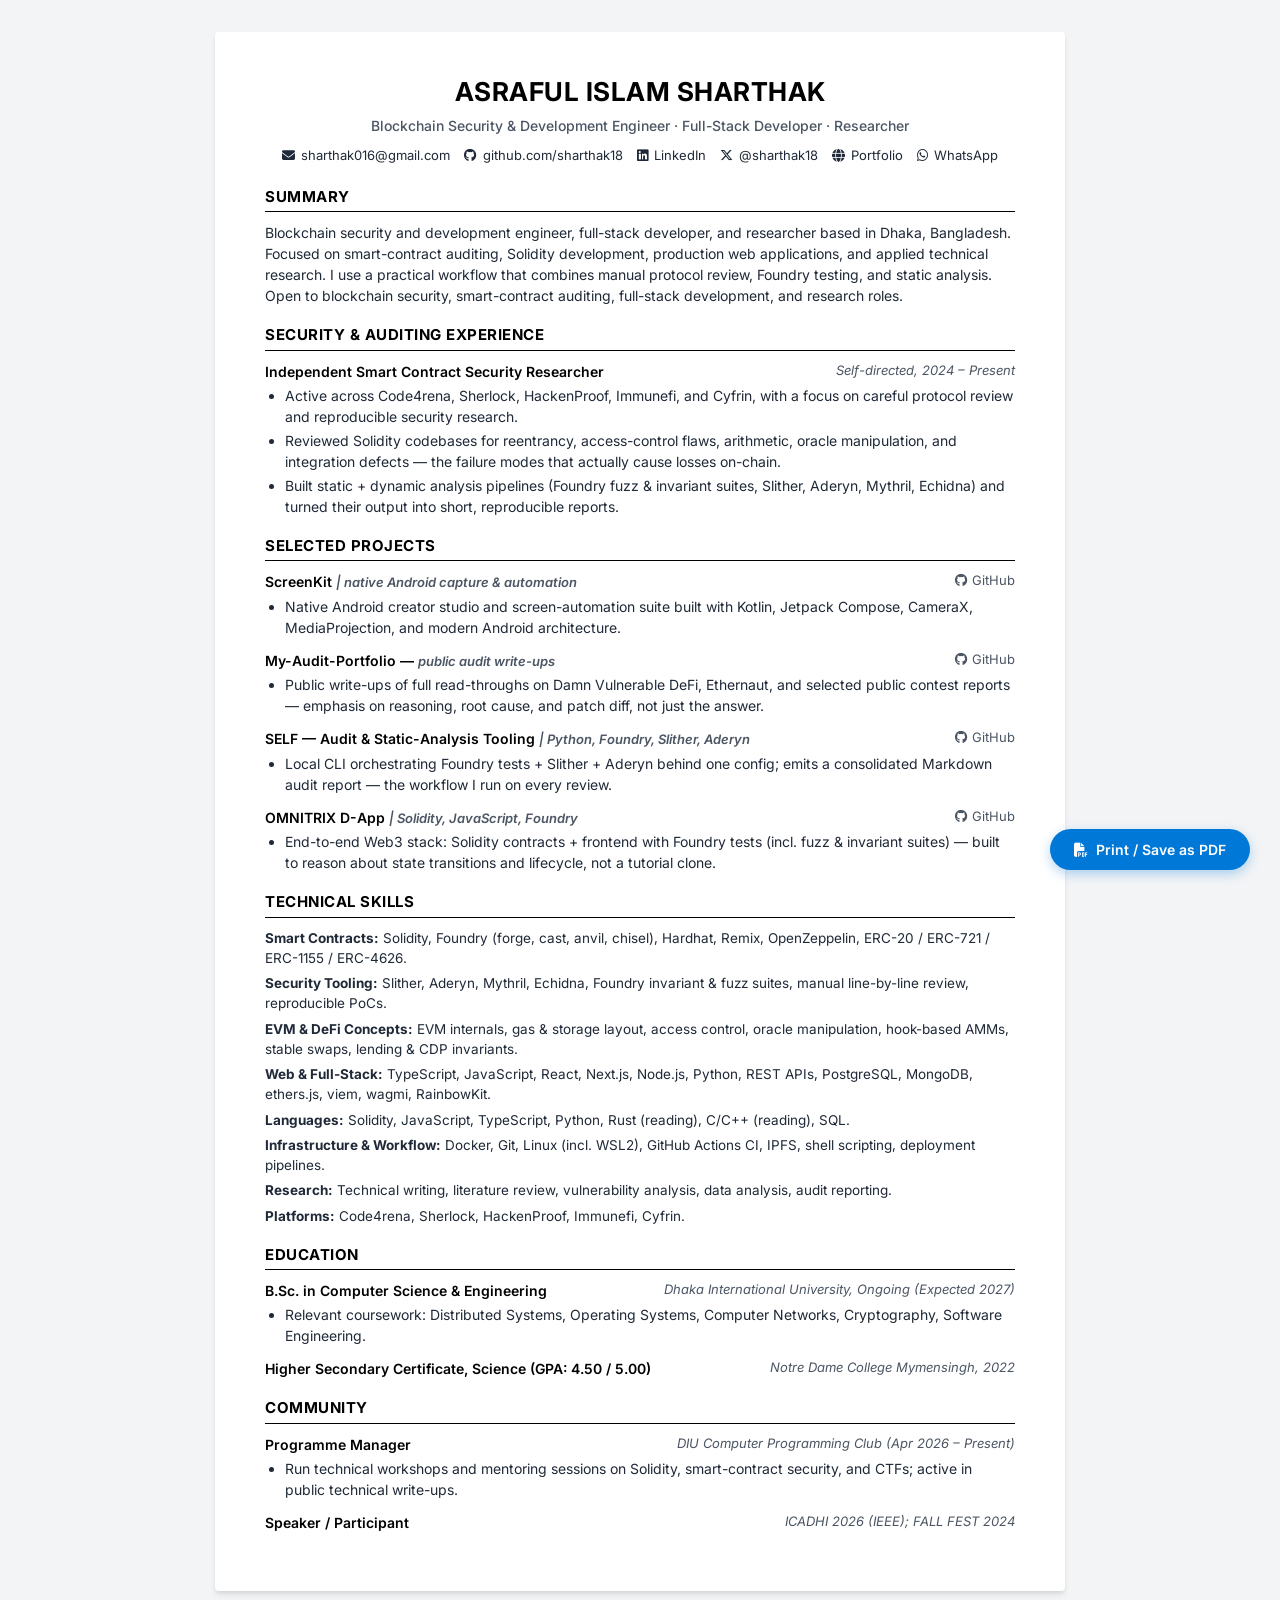
==== commit 6ff2692c: "updated" ====
--- a/resume.html
+++ b/resume.html
@@ -1,73 +1,275 @@
 <!DOCTYPE html>
 <html lang="en">
 <head>
-  <meta charset="UTF-8" />
-  <meta name="viewport" content="width=device-width, initial-scale=1.0"/>
-  <title>Resume | Asraful Islam Sharthak</title>
-  <link rel="stylesheet" href="styles.css" />
+    <meta charset="UTF-8">
+    <meta name="viewport" content="width=device-width, initial-scale=1.0">
+    <title>Asraful Islam Sharthak — Resume | Smart Contract Security & Solidity</title>
+    <link rel="preconnect" href="https://fonts.googleapis.com">
+    <link rel="preconnect" href="https://fonts.gstatic.com" crossorigin>
+    <link href="https://fonts.googleapis.com/css2?family=Inter:wght@400;500;600;700&display=swap" rel="stylesheet">
+    <link rel="stylesheet" href="https://cdnjs.cloudflare.com/ajax/libs/font-awesome/6.4.0/css/all.min.css">
+    <style>
+        :root {
+            --primary: #000000;
+            --text-main: #1f2937;
+            --text-muted: #4b5563;
+            --accent: #0078D7;
+            --bg: #ffffff;
+        }
+
+        * { box-sizing: border-box; margin: 0; padding: 0; }
+
+        body {
+            font-family: 'Inter', sans-serif;
+            line-height: 1.5;
+            color: var(--text-main);
+            background-color: #f3f4f6;
+            padding: 2rem;
+            font-size: 14px;
+        }
+
+        .resume-container {
+            max-width: 850px;
+            margin: 0 auto;
+            background: var(--bg);
+            padding: 40px 50px;
+            box-shadow: 0 4px 6px -1px rgba(0, 0, 0, 0.1), 0 2px 4px -1px rgba(0, 0, 0, 0.06);
+            border-radius: 4px;
+        }
+
+        .header { text-align: center; margin-bottom: 20px; }
+
+        .header h1 {
+            font-size: 26px;
+            font-weight: 700;
+            color: var(--primary);
+            margin-bottom: 4px;
+            text-transform: uppercase;
+            letter-spacing: 0.5px;
+        }
+
+        .header h2 {
+            font-size: 14px;
+            font-weight: 500;
+            color: var(--text-muted);
+            margin-bottom: 10px;
+        }
+
+        .contact-info {
+            display: flex;
+            justify-content: center;
+            flex-wrap: wrap;
+            gap: 8px 14px;
+            font-size: 13px;
+        }
+
+        .contact-info a {
+            color: var(--text-main);
+            text-decoration: none;
+            display: flex;
+            align-items: center;
+            gap: 6px;
+        }
+
+        .contact-info a:hover { color: var(--accent); text-decoration: underline; }
+
+        .section { margin-bottom: 18px; }
+
+        .section-title {
+            font-size: 15px;
+            font-weight: 700;
+            color: var(--primary);
+            text-transform: uppercase;
+            border-bottom: 1px solid var(--primary);
+            padding-bottom: 3px;
+            margin-bottom: 10px;
+            letter-spacing: 0.5px;
+        }
+
+        .item { margin-bottom: 12px; }
+
+        .item-header {
+            display: flex;
+            justify-content: space-between;
+            align-items: flex-start;
+            margin-bottom: 3px;
+        }
+
+        .item-title { font-weight: 600; color: var(--primary); font-size: 14px; }
+        .item-subtitle { font-style: italic; color: var(--text-muted); font-size: 13px; }
+        .item-link { font-size: 13px; color: var(--text-muted); text-decoration: none; }
+        .item-link:hover { color: var(--accent); text-decoration: underline; }
+
+        ul { list-style-type: disc; padding-left: 20px; color: var(--text-main); }
+        li { margin-bottom: 3px; }
+        p { margin-bottom: 8px; }
+
+        .skills-list { list-style: none; padding-left: 0; }
+        .skills-list li { margin-bottom: 5px; font-size: 13.5px; }
+
+        .print-btn {
+            position: fixed;
+            bottom: 30px;
+            right: 30px;
+            background: var(--accent);
+            color: white;
+            border: none;
+            padding: 12px 24px;
+            border-radius: 50px;
+            font-family: inherit;
+            font-weight: 600;
+            font-size: 14px;
+            cursor: pointer;
+            box-shadow: 0 4px 12px rgba(0, 120, 215, 0.3);
+            display: flex;
+            align-items: center;
+            gap: 8px;
+            transition: all 0.2s ease;
+            z-index: 100;
+        }
+        .print-btn:hover { transform: translateY(-2px); box-shadow: 0 6px 16px rgba(0, 120, 215, 0.4); }
+
+        @media print {
+            body { background: white; padding: 0; }
+            .resume-container { box-shadow: none; padding: 0; max-width: 100%; }
+            .print-btn { display: none; }
+            a { text-decoration: none !important; color: var(--text-main) !important; }
+        }
+    </style>
 </head>
 <body>
-  <header class="hero">
-    <div class="container">
-      <h1>Asraful Islam Sharthak</h1>
-      <p class="tagline">Blockchain Security &amp; Development Engineer · Full-Stack Developer · Researcher</p>
-      <p class="location">Dhaka, Bangladesh</p>
-      <div class="links">
-        <a href="mailto:sharthak016@gmail.com" class="btn">📧 sharthak016@gmail.com</a>
-        <a href="https://www.linkedin.com/in/sharthak18/" class="btn" target="_blank">LinkedIn</a>
-        <a href="https://github.com/sharthak18" class="btn" target="_blank">GitHub</a>
-        <a href="index.html" class="btn">← Back to Home</a>
-      </div>
+    <button class="print-btn" onclick="window.print()"><i class="fas fa-file-pdf"></i> Print / Save as PDF</button>
+
+    <div class="resume-container">
+        <header class="header">
+            <h1>Asraful Islam Sharthak</h1>
+            <h2>Blockchain Security &amp; Development Engineer · Full-Stack Developer · Researcher</h2>
+            <div class="contact-info">
+                <a href="mailto:sharthak016@gmail.com"><i class="fas fa-envelope"></i> sharthak016@gmail.com</a>
+                <a href="https://github.com/sharthak18"><i class="fab fa-github"></i> github.com/sharthak18</a>
+                <a href="https://www.linkedin.com/in/sharthak18/"><i class="fab fa-linkedin"></i> LinkedIn</a>
+                <a href="https://x.com/sharthak18"><i class="fab fa-x-twitter"></i> @sharthak18</a>
+                <a href="https://sharthak18.github.io"><i class="fas fa-globe"></i> Portfolio</a>
+                <a href="https://wa.me/8801644380924"><i class="fab fa-whatsapp"></i> WhatsApp</a>
+            </div>
+        </header>
+
+        <section class="section">
+            <h3 class="section-title">Summary</h3>
+            <p>Blockchain security and development engineer, full-stack developer, and researcher based in Dhaka, Bangladesh. Focused on smart-contract auditing, Solidity development, production web applications, and applied technical research. I use a practical workflow that combines manual protocol review, Foundry testing, and static analysis. Open to blockchain security, smart-contract auditing, full-stack development, and research roles.</p>
+        </section>
+
+        <section class="section">
+            <h3 class="section-title">Security &amp; Auditing Experience</h3>
+
+            <div class="item">
+                <div class="item-header">
+                    <span class="item-title">Independent Smart Contract Security Researcher</span>
+                    <span class="item-subtitle">Self-directed, 2024 – Present</span>
+                </div>
+                <ul>
+                    <li>Active across Code4rena, Sherlock, HackenProof, Immunefi, and Cyfrin, with a focus on careful protocol review and reproducible security research.</li>
+                    <li>Reviewed Solidity codebases for reentrancy, access-control flaws, arithmetic, oracle manipulation, and integration defects — the failure modes that actually cause losses on-chain.</li>
+                    <li>Built static + dynamic analysis pipelines (Foundry fuzz &amp; invariant suites, Slither, Aderyn, Mythril, Echidna) and turned their output into short, reproducible reports.</li>
+                </ul>
+            </div>
+        </section>
+
+        <section class="section">
+            <h3 class="section-title">Selected Projects</h3>
+
+            <div class="item">
+                <div class="item-header">
+                    <span class="item-title">ScreenKit <span class="item-subtitle">| native Android capture &amp; automation</span></span>
+                    <a href="https://github.com/sharthak18/screenkit" class="item-link"><i class="fab fa-github"></i> GitHub</a>
+                </div>
+                <ul>
+                    <li>Native Android creator studio and screen-automation suite built with Kotlin, Jetpack Compose, CameraX, MediaProjection, and modern Android architecture.</li>
+                </ul>
+            </div>
+
+            <div class="item">
+                <div class="item-header">
+                    <span class="item-title">My-Audit-Portfolio — <span class="item-subtitle">public audit write-ups</span></span>
+                    <a href="https://github.com/sharthak18/My-Audit-Portfolio-" class="item-link"><i class="fab fa-github"></i> GitHub</a>
+                </div>
+                <ul>
+                    <li>Public write-ups of full read-throughs on Damn Vulnerable DeFi, Ethernaut, and selected public contest reports — emphasis on reasoning, root cause, and patch diff, not just the answer.</li>
+                </ul>
+            </div>
+
+            <div class="item">
+                <div class="item-header">
+                    <span class="item-title">SELF — Audit &amp; Static-Analysis Tooling <span class="item-subtitle">| Python, Foundry, Slither, Aderyn</span></span>
+                    <a href="https://github.com/sharthak18/SELF-Smart-Contract-Auditing-Tool" class="item-link"><i class="fab fa-github"></i> GitHub</a>
+                </div>
+                <ul>
+                    <li>Local CLI orchestrating Foundry tests + Slither + Aderyn behind one config; emits a consolidated Markdown audit report — the workflow I run on every review.</li>
+                </ul>
+            </div>
+
+            <div class="item">
+                <div class="item-header">
+                    <span class="item-title">OMNITRIX D-App <span class="item-subtitle">| Solidity, JavaScript, Foundry</span></span>
+                    <a href="https://github.com/sharthak18/OMNITRIX_D-APP" class="item-link"><i class="fab fa-github"></i> GitHub</a>
+                </div>
+                <ul>
+                    <li>End-to-end Web3 stack: Solidity contracts + frontend with Foundry tests (incl. fuzz &amp; invariant suites) — built to reason about state transitions and lifecycle, not a tutorial clone.</li>
+                </ul>
+            </div>
+        </section>
+
+        <section class="section">
+            <h3 class="section-title">Technical Skills</h3>
+            <ul class="skills-list">
+                <li><strong>Smart Contracts:</strong> Solidity, Foundry (forge, cast, anvil, chisel), Hardhat, Remix, OpenZeppelin, ERC-20 / ERC-721 / ERC-1155 / ERC-4626.</li>
+                <li><strong>Security Tooling:</strong> Slither, Aderyn, Mythril, Echidna, Foundry invariant &amp; fuzz suites, manual line-by-line review, reproducible PoCs.</li>
+                <li><strong>EVM &amp; DeFi Concepts:</strong> EVM internals, gas &amp; storage layout, access control, oracle manipulation, hook-based AMMs, stable swaps, lending &amp; CDP invariants.</li>
+                <li><strong>Web &amp; Full-Stack:</strong> TypeScript, JavaScript, React, Next.js, Node.js, Python, REST APIs, PostgreSQL, MongoDB, ethers.js, viem, wagmi, RainbowKit.</li>
+                <li><strong>Languages:</strong> Solidity, JavaScript, TypeScript, Python, Rust (reading), C/C++ (reading), SQL.</li>
+                <li><strong>Infrastructure &amp; Workflow:</strong> Docker, Git, Linux (incl. WSL2), GitHub Actions CI, IPFS, shell scripting, deployment pipelines.</li>
+                <li><strong>Research:</strong> Technical writing, literature review, vulnerability analysis, data analysis, audit reporting.</li>
+                <li><strong>Platforms:</strong> Code4rena, Sherlock, HackenProof, Immunefi, Cyfrin.</li>
+            </ul>
+        </section>
+
+        <section class="section">
+            <h3 class="section-title">Education</h3>
+            <div class="item">
+                <div class="item-header">
+                    <span class="item-title">B.Sc. in Computer Science &amp; Engineering</span>
+                    <span class="item-subtitle">Dhaka International University, Ongoing (Expected 2027)</span>
+                </div>
+                <ul>
+                    <li>Relevant coursework: Distributed Systems, Operating Systems, Computer Networks, Cryptography, Software Engineering.</li>
+                </ul>
+            </div>
+            <div class="item">
+                <div class="item-header">
+                    <span class="item-title">Higher Secondary Certificate, Science (GPA: 4.50 / 5.00)</span>
+                    <span class="item-subtitle">Notre Dame College Mymensingh, 2022</span>
+                </div>
+            </div>
+        </section>
+
+        <section class="section">
+            <h3 class="section-title">Community</h3>
+            <div class="item">
+                <div class="item-header">
+                    <span class="item-title">Programme Manager</span>
+                    <span class="item-subtitle">DIU Computer Programming Club (Apr 2026 – Present)</span>
+                </div>
+                <ul>
+                    <li>Run technical workshops and mentoring sessions on Solidity, smart-contract security, and CTFs; active in public technical write-ups.</li>
+                </ul>
+            </div>
+            <div class="item">
+                <div class="item-header">
+                    <span class="item-title">Speaker / Participant</span>
+                    <span class="item-subtitle">ICADHI 2026 (IEEE); FALL FEST 2024</span>
+                </div>
+            </div>
+        </section>
     </div>
-  </header>
-
-  <section class="resume container">
-    <h2>Professional Summary</h2>
-    <p>
-      Blockchain security and development engineer with expertise in smart contract auditing,
-      Solidity development, and full-stack web development. Researcher focused on blockchain,
-      Web3 security, and general technology topics. Active security warden on multiple audit platforms.
-    </p>
-
-    <h2>Core Competencies</h2>
-    <ul class="skills-list">
-      <li>Smart Contract Auditing</li>
-      <li>Solidity Development</li>
-      <li>Foundry / Hardhat</li>
-      <li>Slither · Aderyn · Echidna</li>
-      <li>TypeScript · JavaScript · React · Node.js · Next.js</li>
-      <li>Python · PostgreSQL · MongoDB · Docker · Linux</li>
-      <li>Technical Research & Writing</li>
-      <li>Vulnerability Research (Access Control, Oracles, AMM Hooks)</li>
-    </ul>
-
-    <h2>Security Warden Platforms</h2>
-    <ul>
-      <li>Code4rena</li>
-      <li>Sherlock</li>
-      <li>HackenProof</li>
-      <li>Immunefi</li>
-      <li>Cyfrin</li>
-    </ul>
-
-    <h2>Notable Findings</h2>
-    <ul>
-      <li><strong>Cantina — Revert Finance StableSwap Hooks:</strong> ranked 40 / 773, 1 High + 2 Medium valid findings.</li>
-    </ul>
-
-    <h2>Education & Location</h2>
-    <p>Dhaka, Bangladesh</p>
-
-    <div class="links" style="margin-top: 2rem;">
-      <a href="mailto:sharthak016@gmail.com" class="btn">📧 Contact Me</a>
-      <a href="https://www.linkedin.com/in/sharthak18/" class="btn" target="_blank">View LinkedIn Profile</a>
-    </div>
-  </section>
-
-  <footer class="container">
-    <p>&copy; 2026 Asraful Islam Sharthak.</p>
-  </footer>
-
-  <script src="script.js"></script>
 </body>
 </html>
